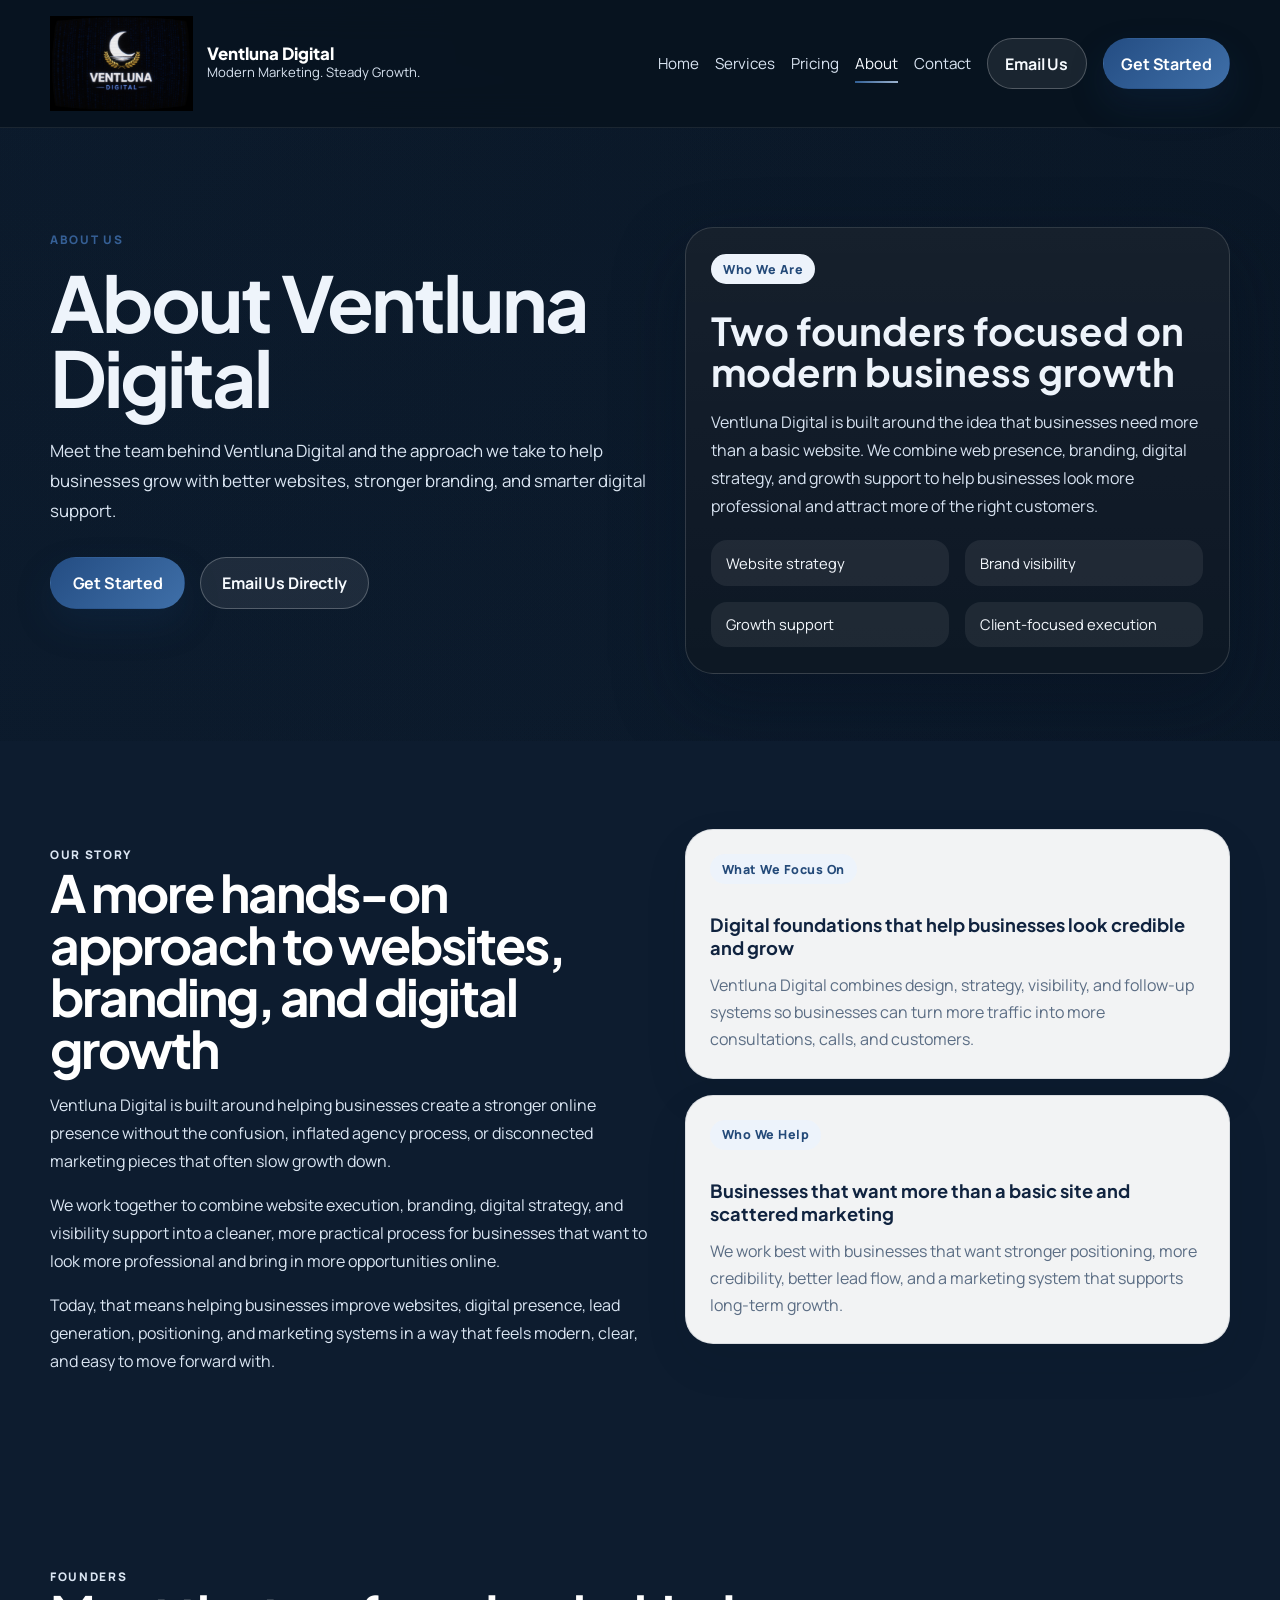
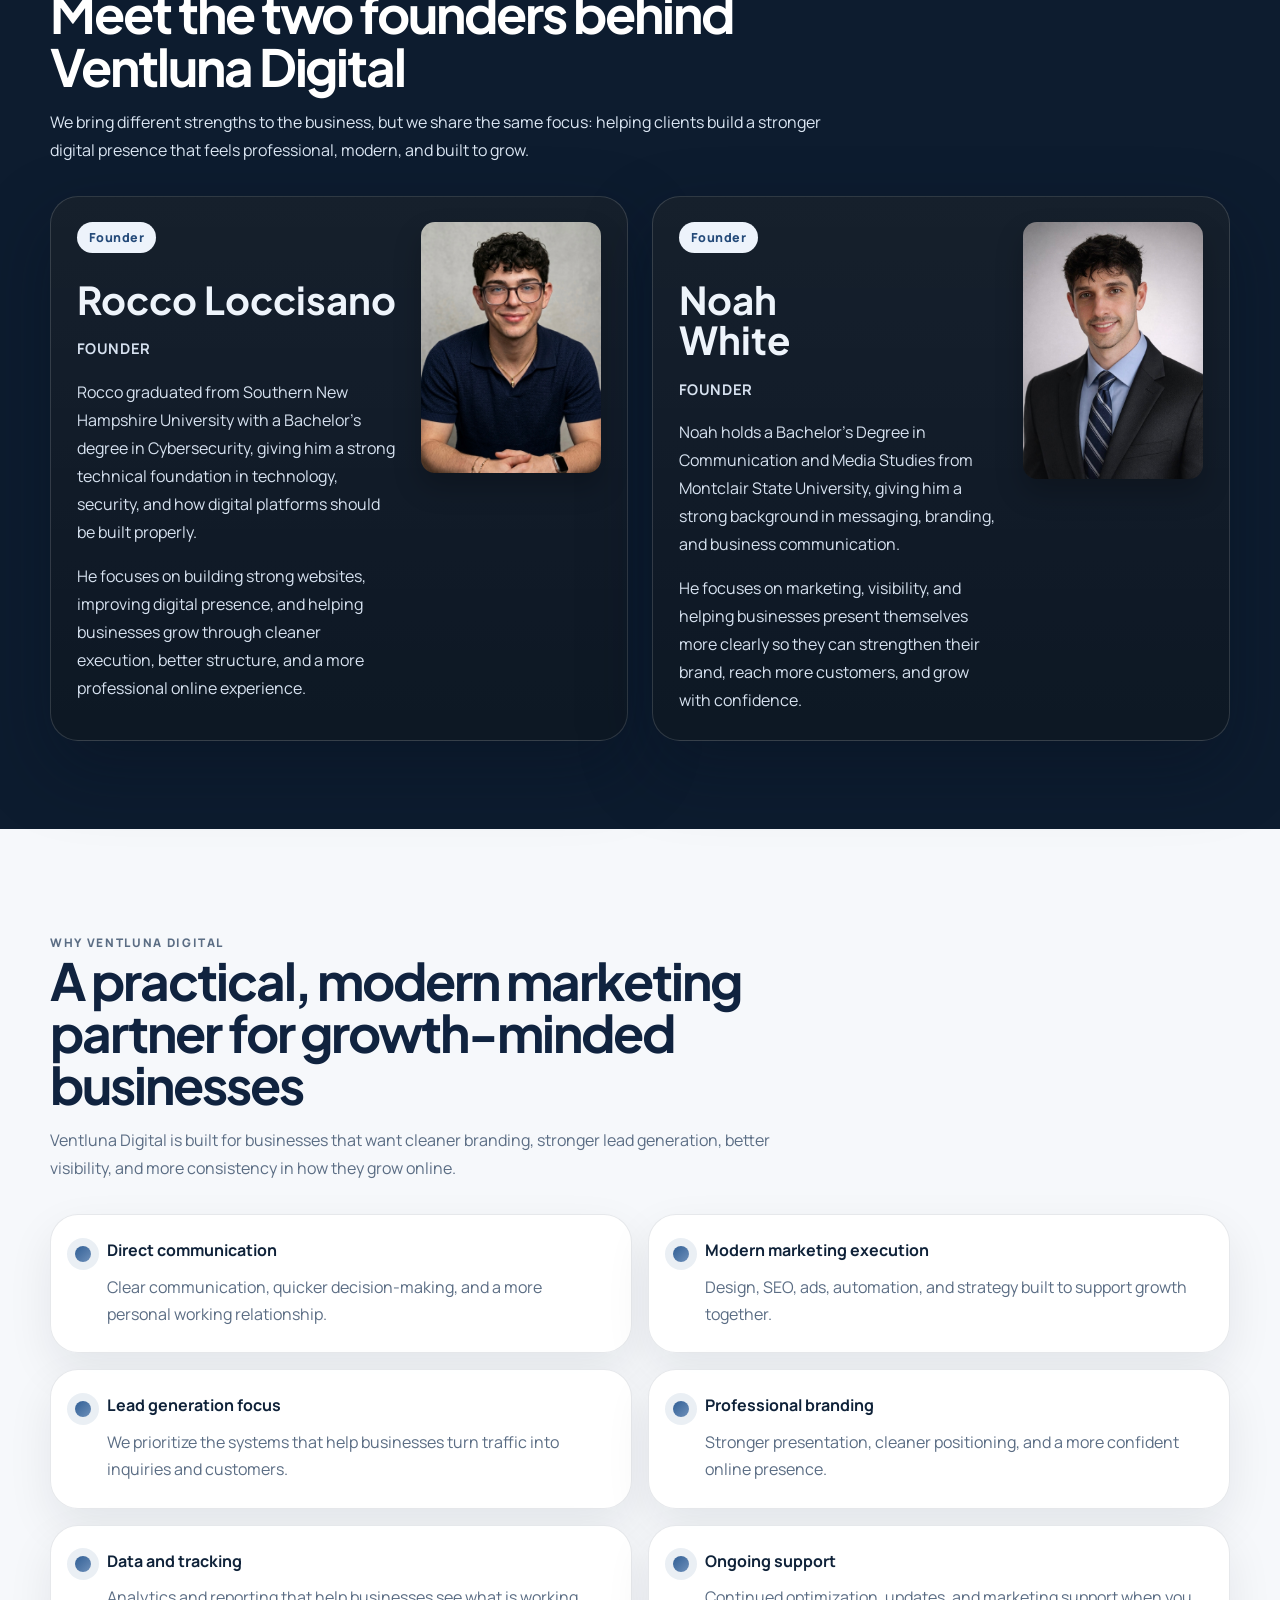
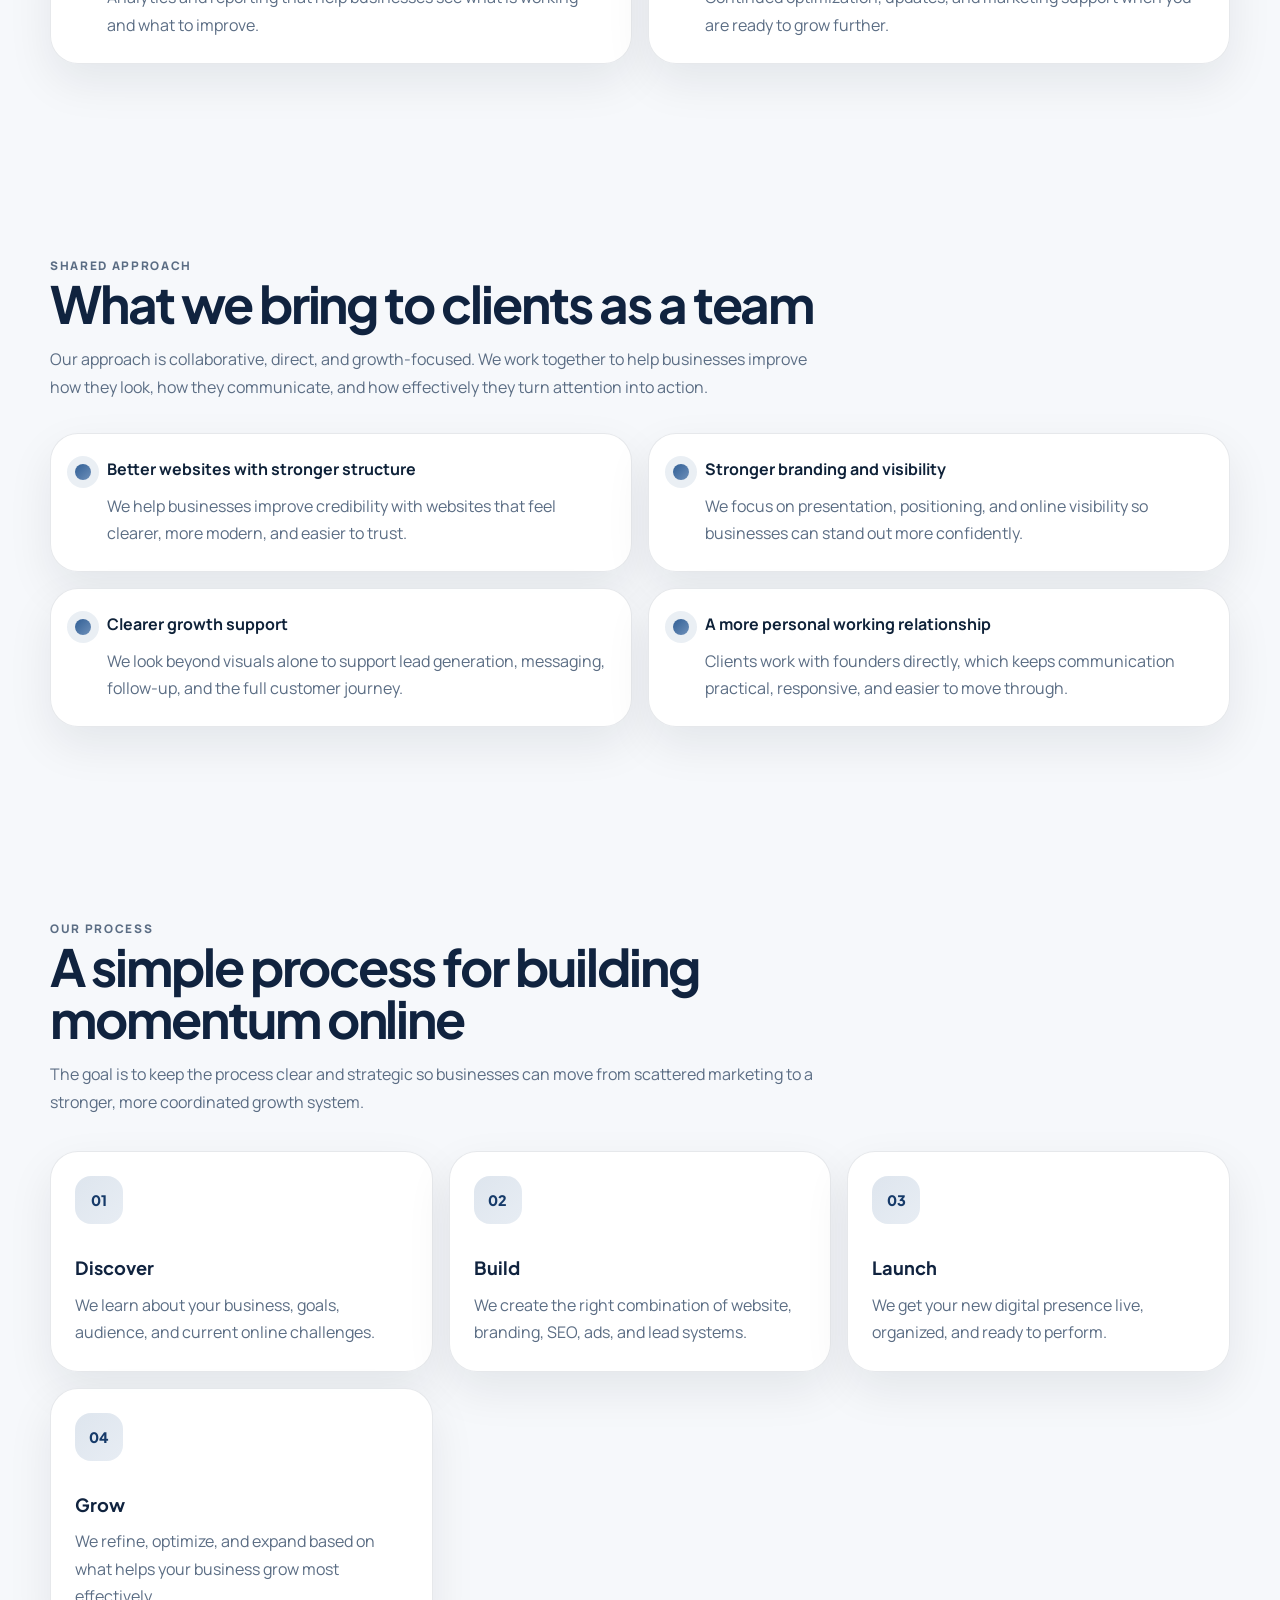
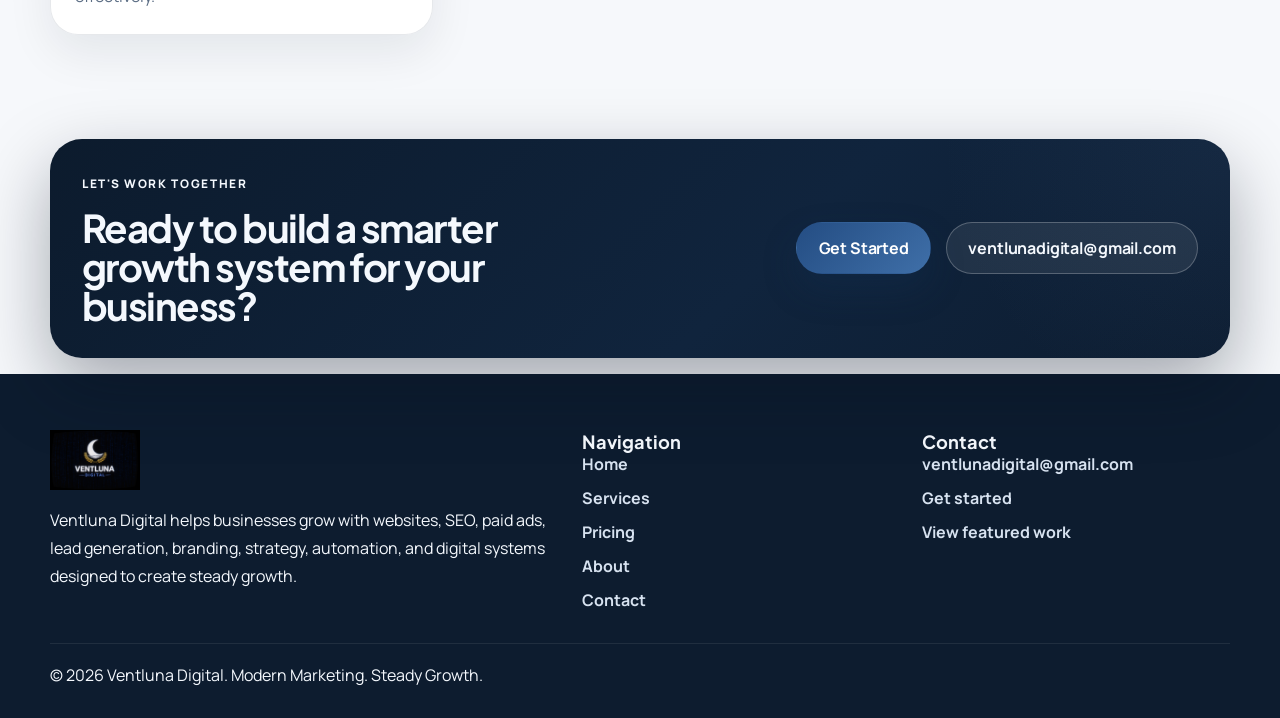
==== about.html @ 26334be4 "Removed blue top border from cards across site" ====
<!DOCTYPE html>
<html lang="en">
  <head>
    <meta charset="UTF-8" />
    <meta name="viewport" content="width=device-width, initial-scale=1.0" />
    <meta
      name="description"
      content="Learn more about Ventluna Digital, a two-founder digital marketing business focused on websites, branding, visibility, and business growth."
    />
    <link rel="icon" href="/favicon.ico" />
    <link rel="icon" type="image/png" sizes="32x32" href="/favicon-32x32.png" />
    <link rel="icon" type="image/png" sizes="16x16" href="/favicon-16x16.png" />
    <link rel="apple-touch-icon" href="/apple-touch-icon.png" />
    <title>About Ventluna Digital | About Us</title>
    <link rel="preconnect" href="https://fonts.googleapis.com" />
    <link rel="preconnect" href="https://fonts.gstatic.com" crossorigin />
    <link
      href="https://fonts.googleapis.com/css2?family=Manrope:wght@400;500;600;700;800&family=Plus+Jakarta+Sans:wght@500;600;700;800&display=swap"
      rel="stylesheet"
    />
    <link rel="stylesheet" href="styles.css" />
  </head>
  <body>
    <a class="skip-link" href="#main-content">Skip to content</a>

    <div class="site-shell">
      <header class="site-header" id="top">
        <nav class="navbar container" aria-label="Primary navigation">
          <a href="index.html" class="brand" aria-label="Ventluna Digital home">
            <img src="images/ventlunalogo.png" alt="Ventluna Digital Logo" class="logo-img" />
            <span class="brand-copy">
              <strong>Ventluna Digital</strong>
              <span>Modern Marketing. Steady Growth.</span>
            </span>
          </a>

          <button
            class="menu-toggle"
            type="button"
            aria-expanded="false"
            aria-controls="site-menu"
            aria-label="Toggle navigation"
          >
            <span></span>
            <span></span>
          </button>

          <div class="nav-panel" id="site-menu">
            <div class="nav-links">
              <a href="index.html#top">Home</a>
              <a href="index.html#services">Services</a>
              <a href="index.html#pricing">Pricing</a>
              <a href="about.html" class="is-active">About</a>
              <a href="index.html#contact">Contact</a>
            </div>
            <div class="nav-actions">
              <a class="button button-secondary button-small" href="mailto:ventlunadigital@gmail.com">Email Us</a>
              <a class="button button-primary button-small" href="index.html#contact">Get Started</a>
            </div>
          </div>
        </nav>
      </header>

      <main id="main-content">
        <section class="hero-section section-shell about-hero" aria-labelledby="about-hero-title">
          <div class="container about-hero-layout">
            <div class="hero-copy reveal visible">
              <p class="eyebrow">About Us</p>
              <h1 id="about-hero-title">About Ventluna Digital</h1>
              <p class="hero-text">
                Meet the team behind Ventluna Digital and the approach we take to help businesses grow with better websites, stronger branding, and smarter digital support.
              </p>
              <div class="hero-actions">
                <a class="button button-primary" href="index.html#contact">Get Started</a>
                <a class="button button-secondary" href="mailto:ventlunadigital@gmail.com">Email Us Directly</a>
              </div>
            </div>

            <aside class="about-summary-card reveal visible">
              <span class="contact-card-label">Who We Are</span>
              <h2>Two founders focused on modern business growth</h2>
              <p>
                Ventluna Digital is built around the idea that businesses need more than a basic website.
                We combine web presence, branding, digital strategy, and growth support to help businesses
                look more professional and attract more of the right customers.
              </p>
              <div class="about-summary-points">
                <span>Website strategy</span>
                <span>Brand visibility</span>
                <span>Growth support</span>
                <span>Client-focused execution</span>
              </div>
            </aside>
          </div>
        </section>

        <section class="section section-shell about-intro-section" aria-labelledby="about-us-title">
          <div class="container about-grid">
            <div class="section-heading reveal visible">
              <p class="eyebrow">Our Story</p>
              <h2 id="about-us-title">A more hands-on approach to websites, branding, and digital growth</h2>
              <p>
                Ventluna Digital is built around helping businesses create a stronger online presence without the
                confusion, inflated agency process, or disconnected marketing pieces that often slow growth down.
              </p>
              <p>
                We work together to combine website execution, branding, digital strategy, and visibility support
                into a cleaner, more practical process for businesses that want to look more professional and bring
                in more opportunities online.
              </p>
              <p>
                Today, that means helping businesses improve websites, digital presence, lead generation,
                positioning, and marketing systems in a way that feels modern, clear, and easy to move forward with.
              </p>
            </div>

            <div class="about-panel-group">
              <article class="contact-card reveal visible">
                <span class="contact-card-label">What We Focus On</span>
                <h3>Digital foundations that help businesses look credible and grow</h3>
                <p>
                  Ventluna Digital combines design, strategy, visibility, and follow-up systems so businesses
                  can turn more traffic into more consultations, calls, and customers.
                </p>
              </article>
              <article class="contact-card reveal visible">
                <span class="contact-card-label">Who We Help</span>
                <h3>Businesses that want more than a basic site and scattered marketing</h3>
                <p>
                  We work best with businesses that want stronger positioning, more credibility, better lead flow,
                  and a marketing system that supports long-term growth.
                </p>
              </article>
            </div>
          </div>
        </section>

        <section class="section section-shell" aria-labelledby="founders-title">
          <div class="container">
            <div class="section-heading reveal visible">
              <p class="eyebrow">Founders</p>
              <h2 id="founders-title">Meet the two founders behind Ventluna Digital</h2>
              <p>
                We bring different strengths to the business, but we share the same focus: helping clients build a
                stronger digital presence that feels professional, modern, and built to grow.
              </p>
            </div>

            <div class="founders-grid">
              <article class="about-summary-card founder-card reveal visible">
                <div class="founder-section">
                  <div class="founder-text">
                    <span class="contact-card-label">Founder</span>
                    <h2>Rocco Loccisano</h2>
                    <p class="founder-role">Founder</p>
                    <p>
                      Rocco graduated from Southern New Hampshire University with a Bachelor&apos;s degree in
                      Cybersecurity, giving him a strong technical foundation in technology, security, and how digital
                      platforms should be built properly.
                    </p>
                    <p>
                      He focuses on building strong websites, improving digital presence, and helping businesses grow
                      through cleaner execution, better structure, and a more professional online experience.
                    </p>
                  </div>
                  <div class="founder-image">
                    <img
                      src="images/roc.jpeg"
                      alt="Rocco Loccisano - Founder of Ventluna Digital"
                      class="founder-photo"
                    />
                  </div>
                </div>
              </article>

              <article class="about-summary-card founder-card reveal visible">
                <div class="founder-section">
                  <div class="founder-text">
                    <span class="contact-card-label">Founder</span>
                    <h2>Noah<br />White</h2>
                    <p class="founder-role">Founder</p>
                    <p>
                      Noah holds a Bachelor&apos;s Degree in Communication and Media Studies from Montclair State
                      University, giving him a strong background in messaging, branding, and business communication.
                    </p>
                    <p>
                      He focuses on marketing, visibility, and helping businesses present themselves more clearly so
                      they can strengthen their brand, reach more customers, and grow with confidence.
                    </p>
                  </div>
                  <div class="founder-image">
                    <img
                      src="images/noah.jpeg"
                      alt="Noah White - Founder of Ventluna Digital"
                      class="founder-photo"
                    />
                  </div>
                </div>
              </article>
            </div>
          </div>
        </section>

        <section class="section section-shell section-alt" aria-labelledby="why-work-title">
          <div class="container">
            <div class="section-heading reveal visible">
              <p class="eyebrow">Why Ventluna Digital</p>
              <h2 id="why-work-title">A practical, modern marketing partner for growth-minded businesses</h2>
              <p>
                Ventluna Digital is built for businesses that want cleaner branding, stronger lead generation,
                better visibility, and more consistency in how they grow online.
              </p>
            </div>
            <div class="about-points-grid">
              <article class="benefit-item reveal visible"><div class="benefit-bullet" aria-hidden="true"></div><div><strong>Direct communication</strong><p>Clear communication, quicker decision-making, and a more personal working relationship.</p></div></article>
              <article class="benefit-item reveal visible"><div class="benefit-bullet" aria-hidden="true"></div><div><strong>Modern marketing execution</strong><p>Design, SEO, ads, automation, and strategy built to support growth together.</p></div></article>
              <article class="benefit-item reveal visible"><div class="benefit-bullet" aria-hidden="true"></div><div><strong>Lead generation focus</strong><p>We prioritize the systems that help businesses turn traffic into inquiries and customers.</p></div></article>
              <article class="benefit-item reveal visible"><div class="benefit-bullet" aria-hidden="true"></div><div><strong>Professional branding</strong><p>Stronger presentation, cleaner positioning, and a more confident online presence.</p></div></article>
              <article class="benefit-item reveal visible"><div class="benefit-bullet" aria-hidden="true"></div><div><strong>Data and tracking</strong><p>Analytics and reporting that help businesses see what is working and what to improve.</p></div></article>
              <article class="benefit-item reveal visible"><div class="benefit-bullet" aria-hidden="true"></div><div><strong>Ongoing support</strong><p>Continued optimization, updates, and marketing support when you are ready to grow further.</p></div></article>
            </div>
          </div>
        </section>

        <section class="section section-shell" aria-labelledby="shared-approach-title">
          <div class="container">
            <div class="section-heading reveal visible">
              <p class="eyebrow">Shared Approach</p>
              <h2 id="shared-approach-title">What we bring to clients as a team</h2>
              <p>
                Our approach is collaborative, direct, and growth-focused. We work together to help businesses improve
                how they look, how they communicate, and how effectively they turn attention into action.
              </p>
            </div>
            <div class="about-points-grid">
              <article class="benefit-item reveal visible"><div class="benefit-bullet" aria-hidden="true"></div><div><strong>Better websites with stronger structure</strong><p>We help businesses improve credibility with websites that feel clearer, more modern, and easier to trust.</p></div></article>
              <article class="benefit-item reveal visible"><div class="benefit-bullet" aria-hidden="true"></div><div><strong>Stronger branding and visibility</strong><p>We focus on presentation, positioning, and online visibility so businesses can stand out more confidently.</p></div></article>
              <article class="benefit-item reveal visible"><div class="benefit-bullet" aria-hidden="true"></div><div><strong>Clearer growth support</strong><p>We look beyond visuals alone to support lead generation, messaging, follow-up, and the full customer journey.</p></div></article>
              <article class="benefit-item reveal visible"><div class="benefit-bullet" aria-hidden="true"></div><div><strong>A more personal working relationship</strong><p>Clients work with founders directly, which keeps communication practical, responsive, and easier to move through.</p></div></article>
            </div>
          </div>
        </section>

        <section class="section section-shell section-alt" aria-labelledby="about-process-title">
          <div class="container">
            <div class="section-heading reveal visible">
              <p class="eyebrow">Our Process</p>
              <h2 id="about-process-title">A simple process for building momentum online</h2>
              <p>
                The goal is to keep the process clear and strategic so businesses can move from scattered marketing
                to a stronger, more coordinated growth system.
              </p>
            </div>
            <div class="process-grid about-process-grid">
              <article class="process-card reveal visible"><div class="process-step">01</div><h3>Discover</h3><p>We learn about your business, goals, audience, and current online challenges.</p></article>
              <article class="process-card reveal visible"><div class="process-step">02</div><h3>Build</h3><p>We create the right combination of website, branding, SEO, ads, and lead systems.</p></article>
              <article class="process-card reveal visible"><div class="process-step">03</div><h3>Launch</h3><p>We get your new digital presence live, organized, and ready to perform.</p></article>
              <article class="process-card reveal visible"><div class="process-step">04</div><h3>Grow</h3><p>We refine, optimize, and expand based on what helps your business grow most effectively.</p></article>
            </div>
          </div>
        </section>

        <section class="cta-banner-section section-shell" aria-labelledby="about-cta-title">
          <div class="container">
            <div class="cta-banner reveal visible">
              <div>
                <p class="eyebrow">Let&apos;s Work Together</p>
                <h2 id="about-cta-title">Ready to build a smarter growth system for your business?</h2>
              </div>
              <div class="cta-banner-actions">
                <a class="button button-primary" href="index.html#contact">Get Started</a>
                <a class="button button-secondary light" href="mailto:ventlunadigital@gmail.com">ventlunadigital@gmail.com</a>
              </div>
            </div>
          </div>
        </section>
      </main>

      <footer class="site-footer">
        <div class="container footer-grid">
          <div>
            <a href="index.html" class="footer-brand">
              <img src="images/ventlunalogo.png" alt="Ventluna Digital Logo" class="footer-logo" />
            </a>
            <p class="footer-text">
              Ventluna Digital helps businesses grow with websites, SEO, paid ads, lead generation,
              branding, strategy, automation, and digital systems designed to create steady growth.
            </p>
          </div>

          <div>
            <h3>Navigation</h3>
            <div class="footer-links">
              <a href="index.html#top">Home</a>
              <a href="index.html#services">Services</a>
              <a href="index.html#pricing">Pricing</a>
              <a href="about.html">About</a>
              <a href="index.html#contact">Contact</a>
            </div>
          </div>

          <div>
            <h3>Contact</h3>
            <div class="footer-links">
              <a href="mailto:ventlunadigital@gmail.com">ventlunadigital@gmail.com</a>
              <a href="index.html#contact">Get started</a>
              <a href="index.html#portfolio">View featured work</a>
            </div>
          </div>
        </div>
        <div class="container footer-bottom">
          <p>&copy; 2026 Ventluna Digital. Modern Marketing. Steady Growth.</p>
        </div>
      </footer>
    </div>

    <script>
      const menuToggle = document.querySelector(".menu-toggle");
      const navPanel = document.querySelector(".nav-panel");

      if (menuToggle && navPanel) {
        menuToggle.addEventListener("click", () => {
          const isOpen = navPanel.classList.toggle("is-open");
          menuToggle.classList.toggle("is-open", isOpen);
          menuToggle.setAttribute("aria-expanded", String(isOpen));
        });
      }
    </script>
  </body>
</html>
---- styles.css ----
:root {
  --bg: #09111f;
  --bg-soft: #0f1b31;
  --surface: rgba(14, 25, 45, 0.82);
  --surface-strong: #132445;
  --surface-light: #f4f7fb;
  --card-light: rgba(255, 255, 255, 0.08);
  --text: #eef4ff;
  --text-soft: #a9b7d0;
  --text-dark: #102039;
  --text-muted: #60708c;
  --line: rgba(255, 255, 255, 0.12);
  --line-dark: rgba(16, 32, 57, 0.12);
  --accent: #76e4c3;
  --accent-strong: #37cba1;
  --accent-warm: #ffd16c;
  --success: #117153;
  --danger: #b93847;
  --shadow: 0 24px 70px rgba(3, 9, 21, 0.28);
  --shadow-soft: 0 18px 50px rgba(18, 33, 58, 0.08);
  --radius-lg: 28px;
  --radius-md: 20px;
  --radius-sm: 14px;
  --container: 1180px;
  --transition: 220ms ease;
  --header-height: 88px;
}

* {
  box-sizing: border-box;
}

html {
  scroll-behavior: smooth;
}

body {
  margin: 0;
  font-family: "Manrope", sans-serif;
  background:
    radial-gradient(circle at top left, rgba(118, 228, 195, 0.18), transparent 30%),
    radial-gradient(circle at top right, rgba(255, 209, 108, 0.16), transparent 28%),
    linear-gradient(180deg, #0a1221 0%, #0d1830 36%, #eff4fb 36%, #eff4fb 100%);
  color: var(--text);
  overflow-x: hidden;
}

a {
  color: inherit;
  text-decoration: none;
}

button,
input,
select,
textarea {
  font: inherit;
}

img {
  display: block;
  max-width: 100%;
}

button {
  cursor: pointer;
}

:focus-visible {
  outline: 3px solid rgba(118, 228, 195, 0.7);
  outline-offset: 3px;
}

.skip-link {
  position: absolute;
  left: 1rem;
  top: -3rem;
  z-index: 100;
  padding: 0.8rem 1rem;
  border-radius: 999px;
  background: #ffffff;
  color: var(--text-dark);
  transition: top var(--transition);
}

.skip-link:focus {
  top: 1rem;
}

.container {
  width: min(var(--container), calc(100% - 2rem));
  margin: 0 auto;
}

.section-shell {
  scroll-margin-top: calc(var(--header-height) + 20px);
}

.site-header {
  position: sticky;
  top: 0;
  z-index: 30;
  padding: 1rem 0;
  backdrop-filter: blur(18px);
  background: rgba(9, 17, 31, 0.72);
  border-bottom: 1px solid rgba(255, 255, 255, 0.06);
}

.navbar {
  position: relative;
  display: flex;
  align-items: center;
  justify-content: space-between;
  gap: 1.5rem;
}

.brand {
  display: inline-flex;
  align-items: center;
  gap: 0.9rem;
}

.brand-mark {
  display: grid;
  place-items: center;
  width: 3rem;
  height: 3rem;
  border-radius: 16px;
  background: linear-gradient(135deg, var(--accent), #97f0d7);
  color: #082033;
  font-family: "Plus Jakarta Sans", sans-serif;
  font-weight: 800;
  letter-spacing: 0.04em;
  box-shadow: 0 16px 35px rgba(55, 203, 161, 0.28);
}

.brand-copy {
  display: grid;
  gap: 0.12rem;
}

.brand-copy strong {
  font-family: "Plus Jakarta Sans", sans-serif;
  font-size: 0.98rem;
}

.brand-copy span {
  font-size: 0.82rem;
  color: var(--text-soft);
}

.nav-panel,
.nav-links,
.nav-actions {
  display: flex;
  align-items: center;
  gap: 1rem;
}

.nav-links a {
  position: relative;
  color: var(--text-soft);
  font-size: 0.95rem;
  transition: color var(--transition);
}

.nav-links a::after {
  content: "";
  position: absolute;
  left: 0;
  bottom: -0.55rem;
  width: 100%;
  height: 2px;
  background: linear-gradient(90deg, var(--accent), var(--accent-warm));
  transform: scaleX(0);
  transform-origin: left;
  transition: transform var(--transition);
}

.nav-links a:hover,
.nav-links a.is-active {
  color: var(--text);
}

.nav-links a:hover::after,
.nav-links a.is-active::after {
  transform: scaleX(1);
}

.menu-toggle {
  display: none;
  width: 3rem;
  height: 3rem;
  border: 1px solid var(--line);
  border-radius: 14px;
  background: rgba(255, 255, 255, 0.04);
  padding: 0;
}

.menu-toggle span {
  display: block;
  width: 1.2rem;
  height: 2px;
  margin: 0.32rem auto;
  background: var(--text);
  transition: transform var(--transition), opacity var(--transition);
}

.menu-toggle.is-open span:first-child {
  transform: translateY(6px) rotate(45deg);
}

.menu-toggle.is-open span:last-child {
  transform: translateY(-6px) rotate(-45deg);
}

.button {
  display: inline-flex;
  align-items: center;
  justify-content: center;
  min-height: 3.25rem;
  padding: 0.85rem 1.35rem;
  border-radius: 999px;
  border: 1px solid transparent;
  font-weight: 700;
  letter-spacing: -0.01em;
  transition:
    transform var(--transition),
    box-shadow var(--transition),
    background var(--transition),
    border-color var(--transition),
    color var(--transition);
}

.button:hover {
  transform: translateY(-2px);
}

.button:active {
  transform: translateY(0);
}

.button-primary {
  background: linear-gradient(135deg, var(--accent), #9af1d9);
  color: #082033;
  box-shadow: 0 16px 36px rgba(55, 203, 161, 0.24);
}

.button-primary:hover {
  box-shadow: 0 22px 46px rgba(55, 203, 161, 0.32);
}

.button-secondary,
.button-ghost {
  border-color: rgba(255, 255, 255, 0.16);
  background: rgba(255, 255, 255, 0.05);
  color: var(--text);
}

.button-ghost {
  color: var(--text-dark);
  border-color: var(--line-dark);
  background: rgba(255, 255, 255, 0.88);
}

.button-small {
  min-height: 2.9rem;
  padding-inline: 1.1rem;
}

.hero-section {
  position: relative;
  overflow: hidden;
  padding: 5.4rem 0 4rem;
}

.hero-grid {
  display: grid;
  grid-template-columns: 1.05fr 0.95fr;
  gap: 3rem;
  align-items: center;
}

.eyebrow {
  display: inline-flex;
  align-items: center;
  gap: 0.45rem;
  margin: 0 0 1rem;
  color: var(--accent);
  text-transform: uppercase;
  letter-spacing: 0.14em;
  font-size: 0.74rem;
  font-weight: 800;
}

.hero-copy h1,
.section-heading h2,
.cta-banner h2,
.contact-copy h2,
.form-heading h3,
.modal-content h3 {
  margin: 0;
  font-family: "Plus Jakarta Sans", sans-serif;
  letter-spacing: -0.04em;
  line-height: 1.02;
}

.hero-copy h1 {
  font-size: clamp(2.8rem, 6vw, 5.2rem);
  max-width: 11ch;
}

.hero-text,
.section-heading p,
.contact-copy p,
.footer-text,
.pricing-note,
.form-heading p,
.contact-card p,
.modal-copy p {
  line-height: 1.75;
}

.hero-text {
  max-width: 62ch;
  margin: 1.35rem 0 0;
  color: var(--text-soft);
  font-size: 1.06rem;
}

.hero-actions,
.cta-banner-actions,
.contact-card-actions {
  display: flex;
  flex-wrap: wrap;
  gap: 0.9rem;
}

.hero-actions {
  margin-top: 2rem;
}

.hero-metrics {
  display: grid;
  grid-template-columns: repeat(3, minmax(0, 1fr));
  gap: 1rem;
  margin-top: 2rem;
}

.hero-metrics article,
.contact-points article,
.contact-card,
.portfolio-detail-stat {
  padding: 1.15rem;
  border: 1px solid var(--line);
  border-radius: var(--radius-md);
  background: rgba(255, 255, 255, 0.04);
}

.hero-metrics strong,
.contact-points strong {
  display: block;
  font-size: 1rem;
}

.hero-metrics span,
.contact-points span {
  display: block;
  margin-top: 0.45rem;
  color: var(--text-soft);
  font-size: 0.92rem;
  line-height: 1.6;
}

.hero-visual {
  position: relative;
  min-height: 580px;
}

.hero-card {
  border: 1px solid rgba(255, 255, 255, 0.12);
  border-radius: 30px;
  background:
    linear-gradient(180deg, rgba(255, 255, 255, 0.08), rgba(255, 255, 255, 0.03)),
    rgba(10, 18, 33, 0.86);
  box-shadow: var(--shadow);
}

.hero-card-main {
  position: relative;
  padding: 1rem;
  max-width: 540px;
  margin-left: auto;
}

.browser-bar {
  display: flex;
  gap: 0.4rem;
  padding: 0.2rem 0 0.9rem;
}

.browser-bar span,
.portfolio-browser span {
  width: 0.7rem;
  height: 0.7rem;
  border-radius: 999px;
  background: rgba(255, 255, 255, 0.24);
}

.hero-card-content {
  padding: 1.25rem;
  border-radius: 22px;
  background:
    radial-gradient(circle at top right, rgba(118, 228, 195, 0.15), transparent 30%),
    linear-gradient(180deg, rgba(14, 25, 45, 0.9), rgba(9, 17, 31, 0.95));
  min-height: 420px;
}

.mockup-badge,
.pricing-badge,
.contact-card-label,
.portfolio-meta,
.portfolio-preview span,
.logo-pill,
.modal-tag {
  display: inline-flex;
  align-items: center;
  justify-content: center;
  padding: 0.42rem 0.75rem;
  border-radius: 999px;
  font-size: 0.78rem;
  font-weight: 800;
  letter-spacing: 0.04em;
}

.mockup-badge {
  background: rgba(255, 255, 255, 0.08);
  color: var(--accent);
}

.hero-card-content h2 {
  margin: 1rem 0 0;
  font-size: clamp(1.9rem, 3vw, 2.8rem);
}

.hero-card-content p,
.mockup-panels p {
  margin: 1rem 0 0;
  color: var(--text-soft);
}

.mockup-panels {
  display: grid;
  gap: 1rem;
  margin-top: 2rem;
}

.mockup-panels div {
  padding: 1rem 1.15rem;
  border-radius: 18px;
  background: rgba(255, 255, 255, 0.05);
  border: 1px solid rgba(255, 255, 255, 0.08);
}

.mockup-panels span {
  display: block;
  color: var(--accent-warm);
  font-size: 0.8rem;
  text-transform: uppercase;
  letter-spacing: 0.1em;
}

.mockup-panels strong {
  display: block;
  margin-top: 0.5rem;
  font-size: 1.02rem;
}

.floating-card {
  position: absolute;
  display: grid;
  gap: 0.4rem;
  max-width: 255px;
  padding: 1rem 1.1rem;
  border-radius: 18px;
  background: rgba(255, 255, 255, 0.92);
  color: var(--text-dark);
  box-shadow: 0 18px 50px rgba(6, 18, 36, 0.2);
}

.floating-card span {
  color: var(--text-muted);
  line-height: 1.55;
  font-size: 0.9rem;
}

.floating-card strong {
  font-size: 1rem;
}

.floating-card-top {
  top: 1.5rem;
  left: 0;
}

.floating-card-bottom {
  right: 0.5rem;
  bottom: 1.4rem;
}

.logo-strip {
  padding: 0.75rem 0 1.6rem;
}

.logo-strip-inner {
  display: flex;
  flex-wrap: wrap;
  align-items: center;
  justify-content: space-between;
  gap: 1rem 2rem;
}

.logo-strip-inner p {
  margin: 0;
  color: var(--text-soft);
}

.logo-strip-list {
  display: flex;
  flex-wrap: wrap;
  gap: 0.75rem;
}

.logo-pill {
  background: rgba(255, 255, 255, 0.05);
  border: 1px solid rgba(255, 255, 255, 0.08);
  color: var(--text-soft);
}

.section,
.cta-banner-section {
  color: var(--text-dark);
  padding: 5.5rem 0;
}

.section-alt {
  background:
    radial-gradient(circle at top right, rgba(118, 228, 195, 0.12), transparent 28%),
    linear-gradient(180deg, #f7faff 0%, #edf3fb 100%);
}

.section-heading {
  max-width: 780px;
}

.section-heading h2,
.contact-copy h2,
.cta-banner h2 {
  color: var(--text-dark);
  font-size: clamp(2.2rem, 4vw, 3.4rem);
}

.section-heading p,
.contact-copy p,
.pricing-note,
.footer-text,
.form-heading p,
.contact-card p {
  margin: 1rem 0 0;
  color: var(--text-muted);
}

.card-grid,
.industry-grid,
.portfolio-grid,
.pricing-grid,
.process-grid,
.testimonial-grid,
.contact-options {
  display: grid;
  gap: 1.25rem;
  margin-top: 2.2rem;
}

.service-grid {
  grid-template-columns: repeat(4, minmax(0, 1fr));
}

.service-card,
.industry-card,
.benefit-item,
.portfolio-card,
.pricing-card,
.process-card,
.testimonial-card,
.quote-form,
.faq-item,
.contact-card,
.quote-form-wrap {
  border: 1px solid var(--line-dark);
  border-radius: var(--radius-lg);
  background: rgba(255, 255, 255, 0.84);
  box-shadow: var(--shadow-soft);
}

.service-card,
.industry-card,
.benefit-item,
.process-card,
.testimonial-card,
.faq-item,
.contact-card {
  padding: 1.5rem;
}

.service-card,
.industry-card,
.benefit-item,
.portfolio-card,
.pricing-card,
.process-card,
.testimonial-card,
.faq-item,
.contact-card,
.back-to-top {
  transition: transform var(--transition), box-shadow var(--transition), opacity var(--transition);
}

.service-card:hover,
.industry-card:hover,
.benefit-item:hover,
.portfolio-card:hover,
.pricing-card:hover,
.process-card:hover,
.testimonial-card:hover,
.contact-card:hover {
  transform: translateY(-4px);
  box-shadow: 0 24px 55px rgba(18, 33, 58, 0.14);
}

.service-card::before,
.industry-card::before,
.portfolio-card::before,
.pricing-card.featured::before,
.contact-card-highlight::before {
  content: "";
  position: absolute;
  inset: 0 auto auto 0;
  width: 100%;
  height: 4px;
  background: linear-gradient(90deg, var(--accent), var(--accent-warm));
}

.service-card,
.portfolio-card,
.pricing-card,
.contact-card-highlight {
  position: relative;
  overflow: hidden;
}

.card-icon,
.industry-icon,
.process-step {
  display: inline-flex;
  align-items: center;
  justify-content: center;
  min-width: 3rem;
  width: 3rem;
  height: 3rem;
  border-radius: 16px;
  background: linear-gradient(135deg, rgba(118, 228, 195, 0.22), rgba(255, 209, 108, 0.26));
  color: var(--text-dark);
  font-family: "Plus Jakarta Sans", sans-serif;
  font-size: 0.9rem;
  font-weight: 800;
}

.service-card h3,
.industry-card h3,
.portfolio-card h3,
.pricing-card h3,
.process-card h3,
.testimonial-card h3,
.contact-card h3,
.faq-trigger span,
.site-footer h3,
.form-heading h3 {
  margin: 1rem 0 0;
  font-family: "Plus Jakarta Sans", sans-serif;
  font-size: 1.14rem;
  color: var(--text-dark);
}

.service-card p,
.industry-card p,
.benefit-item p,
.portfolio-card p,
.pricing-card p,
.process-card p,
.testimonial-card p,
.contact-card p {
  margin: 0.8rem 0 0;
  color: var(--text-muted);
  line-height: 1.7;
}

.service-highlights {
  display: flex;
  flex-wrap: wrap;
  gap: 0.55rem;
  margin-top: 1rem;
}

.service-highlights span {
  padding: 0.35rem 0.65rem;
  border-radius: 999px;
  background: #eef5ff;
  color: #244165;
  font-size: 0.78rem;
  font-weight: 700;
}

.industry-grid {
  grid-template-columns: repeat(5, minmax(0, 1fr));
}

.industry-card {
  text-align: center;
  padding-top: 1.75rem;
}

.industry-icon {
  margin: 0 auto;
}

.why-us-layout,
.faq-layout,
.contact-layout,
.footer-grid {
  display: grid;
  gap: 2rem;
}

.why-us-layout {
  grid-template-columns: 0.95fr 1.05fr;
}

.benefit-list {
  display: grid;
  gap: 1rem;
}

.benefit-item {
  display: grid;
  grid-template-columns: auto 1fr;
  gap: 1rem;
}

.benefit-item strong {
  display: block;
  color: var(--text-dark);
}

.benefit-bullet {
  width: 1rem;
  height: 1rem;
  margin-top: 0.4rem;
  border-radius: 999px;
  background: linear-gradient(135deg, var(--accent), var(--accent-warm));
  box-shadow: 0 0 0 8px rgba(118, 228, 195, 0.12);
}

.portfolio-grid,
.pricing-grid,
.testimonial-grid {
  grid-template-columns: repeat(3, minmax(0, 1fr));
}

.portfolio-visual {
  min-height: 220px;
  padding: 1.35rem;
  background:
    radial-gradient(circle at top right, rgba(118, 228, 195, 0.22), transparent 34%),
    linear-gradient(180deg, #10203c, #0b162a);
  color: var(--text);
}

.portfolio-browser {
  display: flex;
  gap: 0.35rem;
  padding: 0.7rem 0;
}

.portfolio-preview {
  min-height: 150px;
  border-radius: 22px;
  padding: 1rem;
  background: rgba(255, 255, 255, 0.06);
  border: 1px solid rgba(255, 255, 255, 0.08);
}

.portfolio-preview span {
  background: rgba(255, 255, 255, 0.08);
  color: var(--accent);
}

.portfolio-preview strong {
  display: block;
  margin-top: 0.9rem;
  font-family: "Plus Jakarta Sans", sans-serif;
  font-size: 1.55rem;
  letter-spacing: -0.04em;
}

.portfolio-preview p {
  color: rgba(255, 255, 255, 0.72);
  margin-top: 0.5rem;
}

.portfolio-body {
  padding: 1.35rem 1.35rem 1.5rem;
}

.portfolio-meta,
.contact-card-label,
.modal-tag {
  background: #eef5ff;
  color: #244165;
}

.portfolio-card .button-secondary,
.pricing-card .button-secondary,
.contact-button {
  color: var(--text-dark);
  border-color: var(--line-dark);
  background: #ffffff;
}

.portfolio-card .button-secondary:hover,
.pricing-card .button-secondary:hover,
.contact-button:hover,
.button-ghost:hover {
  background: #f2f7ff;
}

.pricing-card {
  padding: 1.7rem;
}

.pricing-card.featured {
  background: linear-gradient(180deg, rgba(255, 255, 255, 0.98), rgba(235, 249, 244, 0.98));
  transform: translateY(-10px);
}

.pricing-badge {
  background: #e8fff7;
  color: var(--success);
}

.price {
  margin-top: 1rem;
  color: var(--text-dark);
  font-family: "Plus Jakarta Sans", sans-serif;
  font-size: 2.6rem;
  letter-spacing: -0.05em;
}

.price span {
  color: var(--text-muted);
  font-size: 1rem;
  font-family: "Manrope", sans-serif;
}

.pricing-features,
.modal-results,
.modal-details {
  display: grid;
  gap: 0.78rem;
}

.pricing-features {
  margin: 1.3rem 0 1.6rem;
}

.results-list {
  margin: 0.8rem 0 0;
  padding-left: 1.25rem;
}

.results-list li {
  margin-bottom: 0.45rem;
  color: var(--text-muted);
  line-height: 1.6;
}



.process-grid {
  grid-template-columns: repeat(4, minmax(0, 1fr));
}

.process-step {
  margin-bottom: 1rem;
}

.testimonial-quote {
  color: #203657;
  font-size: 1.02rem;
}

.testimonial-meta {
  margin-top: 1.2rem;
}

.testimonial-meta strong,
.testimonial-meta span {
  display: block;
}

.testimonial-meta span {
  color: var(--text-muted);
  margin-top: 0.22rem;
}

.faq-layout,
.contact-layout {
  grid-template-columns: 0.9fr 1.1fr;
  align-items: start;
}

.faq-list {
  display: grid;
  gap: 1rem;
}

.faq-item {
  overflow: hidden;
  padding: 0;
}

.faq-trigger {
  width: 100%;
  display: flex;
  align-items: center;
  justify-content: space-between;
  gap: 1rem;
  padding: 1.35rem 1.5rem;
  border: 0;
  background: transparent;
  color: var(--text-dark);
  text-align: left;
}

.faq-trigger span {
  margin: 0;
}

.faq-icon {
  position: relative;
  width: 1rem;
  height: 1rem;
  flex: 0 0 auto;
}

.faq-icon::before,
.faq-icon::after {
  content: "";
  position: absolute;
  top: 50%;
  left: 0;
  width: 100%;
  height: 2px;
  background: var(--text-dark);
  transition: transform var(--transition), opacity var(--transition);
}

.faq-icon::after {
  transform: rotate(90deg);
}

.faq-item.is-open .faq-icon::after {
  opacity: 0;
}

.faq-panel {
  max-height: 0;
  overflow: hidden;
  transition: max-height 320ms ease;
}

.faq-panel-inner {
  padding: 0 1.5rem 1.35rem;
}

.faq-panel p {
  margin: 0;
  color: var(--text-muted);
  line-height: 1.75;
}

.cta-banner-section {
  padding-top: 1rem;
  padding-bottom: 1rem;
}

.cta-banner {
  display: flex;
  align-items: center;
  justify-content: space-between;
  gap: 1.5rem;
  padding: 2rem;
  border-radius: 32px;
  color: var(--text);
  background:
    radial-gradient(circle at top right, rgba(255, 209, 108, 0.18), transparent 25%),
    linear-gradient(135deg, #0d1730, #13284a 60%, #0f1d38);
  box-shadow: var(--shadow);
}

.cta-banner h2 {
  color: var(--text);
  max-width: 18ch;
  font-size: clamp(2rem, 3vw, 3rem);
}

.contact-copy {
  padding-top: 1rem;
}

.contact-options {
  grid-template-columns: repeat(2, minmax(0, 1fr));
}

.contact-card {
  color: var(--text-dark);
}

.contact-card-highlight {
  background: linear-gradient(180deg, rgba(255, 255, 255, 0.98), rgba(236, 249, 245, 0.98));
}

.contact-card-label {
  margin-bottom: 0.8rem;
}

.contact-points {
  display: grid;
  gap: 1rem;
  margin-top: 1.8rem;
}

.quote-form-wrap {
  padding: 1rem;
}

.quote-form {
  padding: 1.5rem;
}

.form-heading p {
  margin-top: 0.7rem;
}

.form-grid {
  display: grid;
  grid-template-columns: repeat(2, minmax(0, 1fr));
  gap: 1rem;
  margin-top: 1.4rem;
}

.quote-form label {
  display: grid;
  gap: 0.55rem;
  color: var(--text-dark);
  font-weight: 700;
  font-size: 0.94rem;
}

.quote-form input,
.quote-form select,
.quote-form textarea {
  width: 100%;
  border: 1px solid rgba(16, 32, 57, 0.12);
  border-radius: 16px;
  padding: 0.95rem 1rem;
  background: #f9fbff;
  color: var(--text-dark);
  transition: border-color var(--transition), box-shadow var(--transition), background var(--transition);
}

.quote-form input:focus,
.quote-form select:focus,
.quote-form textarea:focus {
  outline: none;
  border-color: rgba(55, 203, 161, 0.72);
  box-shadow: 0 0 0 4px rgba(55, 203, 161, 0.12);
}

.quote-form .is-invalid {
  border-color: rgba(185, 56, 71, 0.5);
  background: #fff8f8;
  box-shadow: 0 0 0 4px rgba(185, 56, 71, 0.08);
}

.field-error {
  min-height: 1.2rem;
  color: var(--danger);
  font-size: 0.82rem;
  font-weight: 600;
}

.full-width {
  grid-column: 1 / -1;
}

.form-footer {
  display: flex;
  align-items: flex-start;
  justify-content: space-between;
  gap: 1rem;
  margin-top: 1.4rem;
}

.form-contact-line,
.form-disclaimer {
  margin: 0;
  color: var(--text-muted);
}

.form-disclaimer {
  margin-top: 0.4rem;
  font-size: 0.9rem;
}

.form-contact-line a,
.footer-links a,
.copy-email-button {
  color: #145b91;
  font-weight: 700;
}

.submit-button {
  position: relative;
  gap: 0.7rem;
}

.submit-button[disabled] {
  opacity: 0.72;
  cursor: wait;
}

.submit-spinner {
  display: none;
  width: 1rem;
  height: 1rem;
  border-radius: 999px;
  border: 2px solid rgba(8, 32, 51, 0.25);
  border-top-color: rgba(8, 32, 51, 0.9);
  animation: spin 0.8s linear infinite;
}

.quote-form.is-submitting .submit-spinner {
  display: inline-block;
}

.form-status {
  display: none;
  margin-top: 1rem;
  padding: 0.95rem 1rem;
  border-radius: 18px;
  font-weight: 600;
}

.form-status.is-visible {
  display: block;
}

.form-status.is-success {
  background: #e9fbf4;
  color: var(--success);
}

.form-status.is-error {
  background: #fff1f3;
  color: var(--danger);
}

.site-footer {
  padding: 1.5rem 0 2rem;
  background: #08101d;
  color: var(--text);
}

.footer-grid {
  grid-template-columns: 1.3fr 0.8fr 0.8fr;
  padding: 2rem 0;
}

.footer-brand {
  margin-bottom: 1rem;
}

.site-footer h3 {
  color: var(--text);
  margin-top: 0;
}

.footer-links {
  display: grid;
  gap: 0.75rem;
}

.footer-links a {
  color: var(--text-soft);
  transition: color var(--transition);
}

.footer-links a:hover {
  color: var(--text);
}

.footer-bottom {
  border-top: 1px solid rgba(255, 255, 255, 0.08);
  padding-top: 1.25rem;
}

.footer-bottom p {
  margin: 0;
  color: var(--text-soft);
}

.back-to-top {
  position: fixed;
  right: 1rem;
  bottom: 1rem;
  z-index: 25;
  min-width: 3.25rem;
  min-height: 3.25rem;
  border: 1px solid rgba(16, 32, 57, 0.1);
  border-radius: 999px;
  background: rgba(255, 255, 255, 0.94);
  color: var(--text-dark);
  box-shadow: var(--shadow-soft);
  opacity: 0;
  pointer-events: none;
}

.back-to-top.is-visible {
  opacity: 1;
  pointer-events: auto;
}

.modal {
  position: fixed;
  inset: 0;
  z-index: 40;
  display: grid;
  place-items: center;
  padding: 1rem;
  opacity: 0;
  visibility: hidden;
  transition: opacity var(--transition), visibility var(--transition);
}

.modal.is-open {
  opacity: 1;
  visibility: visible;
}

.modal-backdrop {
  position: absolute;
  inset: 0;
  background: rgba(6, 13, 24, 0.7);
  backdrop-filter: blur(6px);
}

.modal-panel {
  position: relative;
  width: min(760px, 100%);
  max-height: min(88vh, 820px);
  overflow: auto;
  border-radius: 30px;
  background: #ffffff;
  color: var(--text-dark);
  box-shadow: 0 30px 80px rgba(4, 11, 21, 0.35);
}

.modal-close {
  position: absolute;
  top: 1rem;
  right: 1rem;
  width: 2.75rem;
  height: 2.75rem;
  border: 1px solid rgba(16, 32, 57, 0.1);
  border-radius: 999px;
  background: rgba(255, 255, 255, 0.95);
}

.modal-close span {
  position: absolute;
  top: 50%;
  left: 50%;
  width: 1rem;
  height: 2px;
  background: var(--text-dark);
}

.modal-close span:first-child {
  transform: translate(-50%, -50%) rotate(45deg);
}

.modal-close span:last-child {
  transform: translate(-50%, -50%) rotate(-45deg);
}

.modal-content {
  padding: 2rem;
}

.modal-hero {
  display: grid;
  gap: 1.1rem;
  padding: 1.6rem;
  border-radius: 24px;
  background:
    radial-gradient(circle at top right, rgba(118, 228, 195, 0.2), transparent 32%),
    linear-gradient(135deg, #10203c, #0b162a);
  color: var(--text);
}

.modal-hero h3,
.modal-hero p,
.modal-hero .modal-tag {
  color: var(--text);
}

.modal-hero p {
  margin: 0;
  color: rgba(255, 255, 255, 0.78);
}

.modal-tag {
  background: rgba(255, 255, 255, 0.12);
}

.modal-copy {
  display: grid;
  gap: 1rem;
  margin-top: 1.5rem;
}

.modal-copy h4,
.portfolio-detail-stat strong {
  margin: 0;
  font-family: "Plus Jakarta Sans", sans-serif;
  color: var(--text-dark);
}

.modal-details {
  grid-template-columns: repeat(3, minmax(0, 1fr));
  margin-top: 1.5rem;
}

.portfolio-detail-stat span {
  display: block;
  margin-top: 0.35rem;
  color: var(--text-muted);
  line-height: 1.6;
}

.modal-actions {
  display: flex;
  flex-wrap: wrap;
  gap: 0.9rem;
  margin-top: 1.5rem;
}

.toast {
  position: fixed;
  left: 50%;
  bottom: 1.5rem;
  z-index: 45;
  transform: translate(-50%, 20px);
  padding: 0.9rem 1.1rem;
  border-radius: 999px;
  background: rgba(8, 16, 29, 0.94);
  color: var(--text);
  opacity: 0;
  pointer-events: none;
  transition: opacity var(--transition), transform var(--transition);
}

.toast.is-visible {
  opacity: 1;
  transform: translate(-50%, 0);
}

.reveal {
  opacity: 0;
  transform: translateY(24px);
  transition: opacity 700ms ease, transform 700ms ease;
}

.reveal-delay {
  transition-delay: 120ms;
}

.reveal.visible {
  opacity: 1;
  transform: translateY(0);
}

@keyframes spin {
  to {
    transform: rotate(360deg);
  }
}

@media (max-width: 1100px) {
  .service-grid,
  .industry-grid,
  .portfolio-grid,
  .pricing-grid,
  .testimonial-grid,
  .contact-options,
  .modal-details {
    grid-template-columns: repeat(2, minmax(0, 1fr));
  }

  .process-grid {
    grid-template-columns: repeat(2, minmax(0, 1fr));
  }

  .hero-grid,
  .why-us-layout,
  .faq-layout,
  .contact-layout,
  .footer-grid {
    grid-template-columns: 1fr;
  }

  .hero-visual {
    min-height: unset;
  }

  .hero-card-main {
    margin: 0;
  }
}

@media (max-width: 820px) {
  :root {
    --header-height: 80px;
  }

  body {
    background:
      radial-gradient(circle at top left, rgba(118, 228, 195, 0.18), transparent 28%),
      linear-gradient(180deg, #0a1221 0%, #0d1830 30%, #eff4fb 30%, #eff4fb 100%);
  }

  .site-header {
    padding: 0.8rem 0;
  }

  .menu-toggle {
    display: inline-block;
  }

  .nav-panel {
    position: absolute;
    top: calc(100% + 0.75rem);
    left: 0;
    right: 0;
    display: none;
    flex-direction: column;
    align-items: stretch;
    padding: 1rem;
    border-radius: 22px;
    border: 1px solid var(--line);
    background: rgba(9, 17, 31, 0.96);
    box-shadow: var(--shadow);
  }

  .nav-panel.is-open {
    display: flex;
  }

  .nav-links,
  .nav-actions {
    flex-direction: column;
    align-items: stretch;
  }

  .nav-links a::after {
    bottom: -0.2rem;
  }

  .hero-section {
    padding-top: 4rem;
  }

  .hero-grid,
  .hero-metrics,
  .service-grid,
  .industry-grid,
  .portfolio-grid,
  .pricing-grid,
  .process-grid,
  .testimonial-grid,
  .form-grid,
  .contact-options,
  .modal-details {
    grid-template-columns: 1fr;
  }

  .floating-card {
    position: static;
    max-width: none;
    margin-top: 1rem;
  }

  .cta-banner,
  .form-footer,
  .modal-actions {
    flex-direction: column;
    align-items: flex-start;
  }

  .modal-content {
    padding: 1.5rem;
  }
}

@media (prefers-reduced-motion: reduce) {
  html {
    scroll-behavior: auto;
  }

  *,
  *::before,
  *::after {
    animation: none !important;
    transition: none !important;
  }

  .reveal {
    opacity: 1;
    transform: none;
  }
}

:root {
  --bg: #081523;
  --bg-soft: #10243c;
  --surface: rgba(14, 32, 54, 0.88);
  --surface-strong: #163454;
  --surface-light: #f4f7fb;
  --card-light: rgba(255, 255, 255, 0.08);
  --text: #f7fbff;
  --text-soft: #d7e2f0;
  --text-dark: #10233f;
  --text-muted: #56687f;
  --line: rgba(255, 255, 255, 0.18);
  --line-dark: rgba(16, 35, 63, 0.12);
  --accent: #315f95;
  --accent-strong: #1b467a;
  --accent-warm: #9cb3cf;
  --success: #1c5f4a;
  --danger: #b93847;
  --shadow: 0 28px 70px rgba(5, 14, 28, 0.34);
  --shadow-soft: 0 18px 46px rgba(15, 30, 54, 0.1);
}

body {
  background:
    radial-gradient(circle at top left, rgba(73, 108, 156, 0.2), transparent 28%),
    radial-gradient(circle at top right, rgba(156, 179, 207, 0.18), transparent 22%),
    linear-gradient(180deg, #091625 0%, #102643 36%, #f5f7fb 36%, #f5f7fb 100%);
}

.site-header {
  background: rgba(8, 21, 35, 0.9);
  border-bottom: 1px solid rgba(255, 255, 255, 0.08);
}

.brand-mark {
  background: linear-gradient(135deg, #ffffff, #d9e4f3);
  color: #14345b;
  box-shadow: 0 16px 35px rgba(10, 31, 55, 0.24);
}

.nav-links a {
  color: #d9e4f2;
}

.nav-links a:hover,
.nav-links a.is-active,
.brand-copy span {
  color: #f7fbff;
}

.menu-toggle {
  background: rgba(255, 255, 255, 0.06);
}

.button-primary {
  background: linear-gradient(135deg, #244d83, #3f6fa8);
  color: #ffffff;
  box-shadow: 0 16px 34px rgba(18, 49, 87, 0.28);
}

.button-primary:hover {
  box-shadow: 0 22px 44px rgba(18, 49, 87, 0.34);
}

.button-secondary {
  border-color: rgba(255, 255, 255, 0.24);
  background: rgba(255, 255, 255, 0.08);
  color: #f7fbff;
}

.button-secondary:hover {
  background: rgba(255, 255, 255, 0.14);
}

.button-ghost,
.portfolio-card .button-secondary,
.pricing-card .button-secondary,
.contact-button {
  color: var(--text-dark);
  border-color: rgba(16, 35, 63, 0.14);
  background: #ffffff;
}

.button-ghost:hover,
.portfolio-card .button-secondary:hover,
.pricing-card .button-secondary:hover,
.contact-button:hover {
  background: #eff4fb;
}

.hero-section {
  padding: 6.2rem 0 4.8rem;
}

.hero-grid {
  gap: 3.4rem;
  align-items: center;
}

.hero-copy {
  max-width: 640px;
}

.hero-copy h1 {
  max-width: 10.5ch;
  line-height: 0.98;
  text-wrap: balance;
}

.hero-text {
  max-width: 60ch;
  color: #dbe6f3;
}

.hero-email-line {
  margin: 1rem 0 0;
  color: #d0dced;
  font-size: 0.96rem;
}

.hero-email-line a {
  color: #ffffff;
  font-weight: 700;
}

.hero-metrics article {
  background: rgba(255, 255, 255, 0.06);
  border-color: rgba(255, 255, 255, 0.12);
}

.hero-visual {
  min-height: 600px;
  padding: 1rem 0;
}

.hero-card {
  border-color: rgba(255, 255, 255, 0.16);
  background:
    linear-gradient(180deg, rgba(255, 255, 255, 0.08), rgba(255, 255, 255, 0.03)),
    rgba(9, 22, 37, 0.92);
}

.hero-card-main {
  max-width: 560px;
}

.hero-card-content {
  background:
    radial-gradient(circle at top right, rgba(93, 128, 176, 0.2), transparent 30%),
    linear-gradient(180deg, rgba(17, 38, 67, 0.98), rgba(10, 23, 39, 0.98));
}

.hero-card-content p,
.mockup-panels strong,
.mockup-panels span,
.mockup-badge,
.cta-banner h2,
.cta-banner .eyebrow,
.cta-banner .button-secondary,
.modal-hero h3,
.modal-hero p,
.modal-hero .modal-tag,
.footer-text,
.site-footer h3,
.footer-bottom p,
.footer-links a {
  color: #f4f8fd;
}

.mockup-panels div {
  background: rgba(255, 255, 255, 0.07);
  border-color: rgba(255, 255, 255, 0.1);
}

.mockup-panels span {
  color: #bfd0e4;
}

.mockup-badge {
  background: rgba(255, 255, 255, 0.12);
}

.floating-card {
  background: rgba(255, 255, 255, 0.98);
  color: var(--text-dark);
}

.floating-card-top {
  top: 1rem;
  left: 1rem;
}

.floating-card-bottom {
  right: 1rem;
  bottom: 1rem;
}

.logo-strip-inner p,
.logo-pill {
  color: #d7e2f0;
}

.logo-pill {
  background: rgba(255, 255, 255, 0.07);
  border-color: rgba(255, 255, 255, 0.1);
}

.eyebrow {
  color: #355f95;
}

.section-alt {
  background:
    radial-gradient(circle at top right, rgba(73, 108, 156, 0.08), transparent 28%),
    linear-gradient(180deg, #f8fafc 0%, #edf2f8 100%);
}

.section-heading h2,
.contact-copy h2,
.form-heading h3,
.faq-trigger span,
.service-card h3,
.industry-card h3,
.portfolio-card h3,
.pricing-card h3,
.process-card h3,
.testimonial-card h3,
.contact-card h3 {
  color: #10233f;
}

.section-heading p,
.contact-copy p,
.pricing-note,
.service-card p,
.industry-card p,
.benefit-item p,
.portfolio-card p,
.pricing-card p,
.process-card p,
.testimonial-card p,
.contact-card p,
.form-heading p,
.form-contact-line,
.form-disclaimer,
.faq-panel p,
.portfolio-detail-stat span {
  color: #5b6d84;
}

.service-card,
.industry-card,
.benefit-item,
.portfolio-card,
.pricing-card,
.process-card,
.testimonial-card,
.quote-form,
.faq-item,
.contact-card,
.quote-form-wrap {
  background: rgba(255, 255, 255, 0.95);
  border-color: rgba(16, 35, 63, 0.1);
  box-shadow: 0 18px 46px rgba(15, 30, 54, 0.08);
}

.card-icon,
.industry-icon,
.process-step {
  background: linear-gradient(135deg, rgba(49, 95, 149, 0.16), rgba(156, 179, 207, 0.24));
  color: #163a69;
}

.service-highlights span,
.portfolio-meta,
.contact-card-label {
  background: #edf3fb;
  color: #244a79;
}

.benefit-bullet {
  background: linear-gradient(135deg, #315f95, #6e90ba);
  box-shadow: 0 0 0 8px rgba(49, 95, 149, 0.1);
}

.pricing-card.featured,
.contact-card-highlight {
  background: linear-gradient(180deg, rgba(255, 255, 255, 0.99), rgba(238, 244, 251, 0.99));
}

.pricing-badge {
  background: #e8eff8;
  color: #244a79;
}

.pricing-features li::marker {
  color: #315f95;
}

.results-list li::marker {
  color: #315f95;
}

.cta-banner {
  background:
    radial-gradient(circle at top right, rgba(156, 179, 207, 0.18), transparent 25%),
    linear-gradient(135deg, #0f2138, #173556 60%, #122846);
}

.contact-points article {
  background: #11263f;
  border-color: rgba(255, 255, 255, 0.08);
}

.form-contact-line a,
.footer-links a,
.copy-email-button,
.hero-email-line a {
  color: #244a79;
}

.form-contact-line a,
.hero-email-line a {
  text-decoration: underline;
  text-underline-offset: 0.18em;
}

.quote-form input,
.quote-form select,
.quote-form textarea {
  background: #fbfcfe;
  border-color: rgba(16, 35, 63, 0.14);
}

.quote-form input:focus,
.quote-form select:focus,
.quote-form textarea:focus {
  border-color: rgba(36, 77, 131, 0.55);
  box-shadow: 0 0 0 4px rgba(36, 77, 131, 0.1);
}

.site-footer {
  background: #081523;
}

.footer-links a {
  color: #d7e2f0;
}

.footer-links a:hover {
  color: #ffffff;
}

.back-to-top {
  background: rgba(255, 255, 255, 0.96);
  color: #14345b;
}

.modal-backdrop {
  background: rgba(7, 16, 29, 0.76);
}

.modal-hero {
  background:
    radial-gradient(circle at top right, rgba(93, 128, 176, 0.24), transparent 32%),
    linear-gradient(135deg, #10233f, #163354);
}

.modal-tag {
  background: rgba(255, 255, 255, 0.14);
}

.toast {
  background: rgba(8, 21, 35, 0.96);
}

@media (max-width: 1100px) {
  .hero-grid {
    gap: 2.6rem;
  }

  .floating-card-top,
  .floating-card-bottom {
    position: static;
    margin-top: 1rem;
  }

  .hero-visual {
    min-height: unset;
    padding-top: 0;
  }
}

@media (max-width: 820px) {
  .site-header {
    background: rgba(8, 21, 35, 0.96);
  }

  .nav-panel {
    background: rgba(8, 21, 35, 0.98);
  }

  .hero-section {
    padding-top: 4.8rem;
    padding-bottom: 3.8rem;
  }

  .hero-copy h1 {
    max-width: 12ch;
    font-size: clamp(2.45rem, 10vw, 4rem);
  }

  .hero-text,
  .hero-email-line {
    max-width: 100%;
  }

  .hero-metrics {
    gap: 0.85rem;
  }
}

.hero-email-line a {
  color: #ffffff;
}

#why-us {
  background: #f7f9fc;
}

#why-us .section-heading h2,
#why-us .section-heading p,
#why-us .benefit-item strong,
#why-us .benefit-item p {
  color: #111827;
}

#why-us .benefit-item {
  background: rgba(255, 255, 255, 0.98);
  border-color: rgba(17, 24, 39, 0.08);
}

.about-hero {
  padding-bottom: 4.2rem;
}

.about-hero-layout,
.about-grid {
  display: grid;
  grid-template-columns: 1.05fr 0.95fr;
  gap: 2rem;
  align-items: start;
}

.about-summary-card {
  border: 1px solid rgba(255, 255, 255, 0.14);
  border-radius: var(--radius-lg);
  background:
    linear-gradient(180deg, rgba(255, 255, 255, 0.07), rgba(255, 255, 255, 0.03)),
    rgba(9, 22, 37, 0.92);
  box-shadow: var(--shadow);
  padding: 1.6rem;
  color: var(--text);
}

.about-summary-card h2 {
  margin: 0.9rem 0 0;
  font-family: "Plus Jakarta Sans", sans-serif;
  font-size: clamp(1.8rem, 3vw, 2.5rem);
  line-height: 1.05;
}

.about-summary-card p {
  margin: 1rem 0 0;
  color: #d7e2f0;
  line-height: 1.75;
}

.founder-section {
  display: flex;
  align-items: center;
  justify-content: space-between;
  gap: 1.5rem;
}

.founder-text {
  flex: 1 1 0;
}

.founder-image {
  flex: 0 0 auto;
}

.founder-image img {
  width: 180px;
  height: auto;
  display: block;
  border-radius: 14px;
  box-shadow: 0 14px 28px rgba(0, 0, 0, 0.22);
}

.about-summary-points,
.about-panel-group,
.about-points-grid,
.about-process-grid {
  display: grid;
  gap: 1rem;
}

.about-summary-points {
  grid-template-columns: repeat(2, minmax(0, 1fr));
  margin-top: 1.25rem;
}

.about-summary-points span {
  padding: 0.8rem 0.9rem;
  border-radius: 16px;
  background: rgba(255, 255, 255, 0.07);
  color: #f4f8fd;
  font-size: 0.92rem;
}

.about-points-grid {
  grid-template-columns: repeat(2, minmax(0, 1fr));
  margin-top: 2rem;
}

.about-process-grid {
  grid-template-columns: repeat(3, minmax(0, 1fr));
}

@media (max-width: 1100px) {
  .about-hero-layout,
  .about-grid,
  .about-points-grid,
  .about-process-grid {
    grid-template-columns: 1fr;
  }
}

@media (max-width: 820px) {
  .about-summary-points {
    grid-template-columns: 1fr;
  }

  .founder-section {
    flex-direction: column;
    align-items: flex-start;
  }

  .founder-image img {
    width: min(220px, 100%);
  }
}

.about-intro-section {
  background: #0f2138;
}

.about-intro-section .section-heading h2,
.about-intro-section .section-heading p,
.about-intro-section .eyebrow {
  color: #ffffff;
}

.about-intro-section .section-heading p {
  color: #dbe6f3;
}

#services {
  background: #10233f;
}

#services .section-heading h2 {
  color: #ffffff;
}

#services .section-heading p {
  color: #d7e2f0;
}

.hero-card-main .browser-bar {
  display: none;
}

.hero-card-main {
  padding-top: 1.15rem;
}

.hero-card-content h2 {
  margin-top: 0;
}

@media (min-width: 1101px) {
  /* Desktop hero bubble layout fix: stack the supporting badges around the mockup
     so they keep the same visual role without overlapping the main hero card. */
  .hero-visual {
    display: flex;
    flex-direction: column;
    align-items: flex-end;
    gap: 1rem;
    min-height: auto;
    padding-top: 1rem;
  }

  .floating-card {
    position: static;
    width: min(100%, 260px);
    max-width: 260px;
  }

  .floating-card-top {
    order: 1;
    align-self: flex-start;
    margin-left: 0.75rem;
  }

  .hero-card-main {
    order: 2;
    width: min(100%, 560px);
    margin: 0;
  }

  .floating-card-bottom {
    order: 3;
    align-self: flex-end;
    margin-right: 0.75rem;
  }
}

.logo {
  display: inline-flex;
  align-items: center;
}

.logo-img {
  height: 40px;
  width: auto;
  display: block;
}

.footer-logo {
  height: 28px;
  width: auto;
  display: block;
}

@media (max-width: 820px) {
  .logo-img {
    height: 34px;
  }

  .footer-logo {
    height: 24px;
  }
}


.brand {
  display: inline-flex;
  align-items: center;
  gap: 0.9rem;
}

.logo-img {
  height: 58px;
  width: auto;
  display: block;
  flex: 0 0 auto;
  object-fit: contain;
}

.footer-logo {
  height: 40px;
  width: auto;
  display: block;
}

.brand-copy {
  display: grid;
  gap: 0.14rem;
}

.brand-copy strong {
  font-family: "Plus Jakarta Sans", sans-serif;
  font-size: 1.05rem;
  font-weight: 800;
  line-height: 1;
  color: #ffffff;
}

.brand-copy span {
  font-size: 0.82rem;
  line-height: 1.2;
  color: #d7e2f0;
}

@media (max-width: 820px) {
  .logo-img {
    height: 46px;
  }

  .footer-logo {
    height: 32px;
  }

  .brand {
    gap: 0.7rem;
  }

  .brand-copy strong {
    font-size: 0.98rem;
  }

  .brand-copy span {
    font-size: 0.76rem;
  }
}

/* Logo size increase only: keeps the existing header/footer layout intact
   and only scales the image assets themselves. */
.logo-img {
  height: 95px;
  width: auto;
}

.footer-logo {
  height: 60px;
  width: auto;
}

@media (max-width: 768px) {
  .logo-img {
    height: 60px;
  }

  .footer-logo {
    height: 40px;
  }
}




/* About page two-founder update */
.founders-grid {
  display: grid;
  grid-template-columns: repeat(2, minmax(0, 1fr));
  gap: 1.5rem;
  margin-top: 2rem;
}

.founder-card {
  height: 100%;
}

.founder-card .founder-section {
  align-items: flex-start;
}

.founder-photo {
  width: 180px;
  height: auto;
  display: block;
  border-radius: 14px;
  box-shadow: 0 14px 28px rgba(0, 0, 0, 0.22);
}

.founder-badge {
  display: inline-flex;
  align-items: center;
  justify-content: center;
  width: 108px;
  height: 108px;
  border-radius: 24px;
  background: linear-gradient(135deg, rgba(255, 255, 255, 0.12), rgba(255, 255, 255, 0.04));
  border: 1px solid rgba(255, 255, 255, 0.14);
  box-shadow: inset 0 1px 0 rgba(255, 255, 255, 0.08);
  color: #ffffff;
  font-family: "Plus Jakarta Sans", sans-serif;
  font-size: 1.85rem;
  font-weight: 800;
  letter-spacing: 0.08em;
  flex: 0 0 auto;
}

@media (max-width: 1100px) {
  .founders-grid {
    grid-template-columns: 1fr;
  }
}

@media (max-width: 820px) {
  .founder-card .founder-section {
    flex-direction: column;
    align-items: flex-start;
  }

  .founder-photo {
    width: min(220px, 100%);
  }

  .founder-badge {
    width: 88px;
    height: 88px;
    border-radius: 20px;
    font-size: 1.45rem;
  }
}

/* About page founders heading contrast fix */
section[aria-labelledby="founders-title"] .eyebrow {
  color: #ffffff;
}

/* About page founders section contrast restore */
section[aria-labelledby="founders-title"] {
  background: #0f2138;
}

section[aria-labelledby="founders-title"] .eyebrow,
section[aria-labelledby="founders-title"] .section-heading h2 {
  color: #ffffff;
}

section[aria-labelledby="founders-title"] .section-heading p {
  color: #dbe6f3;
}

/* Sitewide palette correction: restore deep navy / white blending */
:root {
  --bg: #08131f;
  --bg-soft: #0d1c2f;
  --surface: rgba(10, 21, 35, 0.88);
  --surface-strong: #10233a;
  --surface-light: #f6f8fb;
  --text: #eef4fb;
  --text-soft: #b4c0d2;
  --text-dark: #0f2239;
  --text-muted: #596a81;
}

body {
  background:
    radial-gradient(circle at top left, rgba(36, 77, 131, 0.12), transparent 28%),
    radial-gradient(circle at top right, rgba(18, 39, 66, 0.12), transparent 24%),
    linear-gradient(180deg, #08131f 0%, #0d1d31 35%, #f6f8fb 35%, #f6f8fb 100%);
}

.section-alt,
#why-us {
  background: #f6f8fb;
}

.site-header {
  background: rgba(8, 19, 31, 0.86);
}

.hero-section,
.about-hero {
  background: transparent;
}

#services,
.about-intro-section,
section[aria-labelledby="founders-title"],
.cta-banner,
.site-footer {
  background: #0d1c2f;
}

.cta-banner {
  background:
    radial-gradient(circle at top right, rgba(73, 108, 156, 0.12), transparent 24%),
    linear-gradient(135deg, #0c1b2d, #10243d 60%, #0d1d31);
}

.portfolio-visual,
.modal-hero {
  background:
    radial-gradient(circle at top right, rgba(73, 108, 156, 0.16), transparent 28%),
    linear-gradient(135deg, #0d1c2f, #10233a);
}

.hero-card-main,
.hero-card-content,
.about-summary-card {
  background:
    linear-gradient(180deg, rgba(255, 255, 255, 0.06), rgba(255, 255, 255, 0.025)),
    rgba(8, 19, 31, 0.94);
}

.floating-card,
.contact-card,
.quote-form-wrap,
.service-card,
.industry-card,
.benefit-item,
.portfolio-card,
.pricing-card,
.process-card,
.testimonial-card,
.faq-item,
.modal-panel {
  box-shadow: 0 18px 46px rgba(10, 20, 34, 0.08);
}

/* Desktop hero small-bubble alignment fix */
@media (min-width: 1101px) {
  .hero-visual {
    display: grid;
    grid-template-columns: repeat(2, minmax(0, 1fr));
    gap: 1rem 1.25rem;
    align-items: start;
    min-height: auto;
    padding-top: 1rem;
  }

  .floating-card {
    position: static;
    width: 100%;
    max-width: none;
    margin: 0;
  }

  .floating-card-top {
    grid-column: 1;
    grid-row: 1;
    align-self: start;
    justify-self: start;
  }

  .floating-card-bottom {
    grid-column: 2;
    grid-row: 1;
    align-self: start;
    justify-self: end;
  }

  .hero-card-main {
    grid-column: 1 / span 2;
    grid-row: 2;
    width: min(100%, 560px);
    margin: 0 auto;
  }
}



/* Pricing readability and bullet-point fix */
.price {
  text-align: center;
}

.price span {
  display: block;
  margin-top: 0.55rem;
  font-size: 1.08rem;
  line-height: 1.45;
  letter-spacing: 0;
}

.pricing-features {
  padding-left: 1.25rem;
}

.pricing-features li {
  margin-bottom: 0.45rem;
  color: var(--text-muted);
  line-height: 1.6;
}

.pricing-features li::marker {
  color: #315f95;
}

/* Homepage support-bubble label contrast fix */
.contact-points strong {
  color: #ffffff;
}

/* Contact card button spacing fix */
.contact-card-actions,
.contact-card > .button {
  margin-top: 1.1rem;
}

/* Hero main bubble transparency match fix */
.hero-card-main,
.hero-card-content {
  background:
    linear-gradient(180deg, rgba(255, 255, 255, 0.08), rgba(255, 255, 255, 0.035)),
    rgba(11, 26, 42, 0.82);
}

/* Remove top accent bars from cards sitewide */
.service-card::before,
.industry-card::before,
.portfolio-card::before,
.pricing-card.featured::before,
.contact-card-highlight::before {
  display: none;
}

/* Founder card role line */
.founder-role {
  margin: 0.4rem 0 0;
  color: #d7e2f0;
  font-size: 0.92rem;
  font-weight: 700;
  letter-spacing: 0.04em;
  text-transform: uppercase;
}
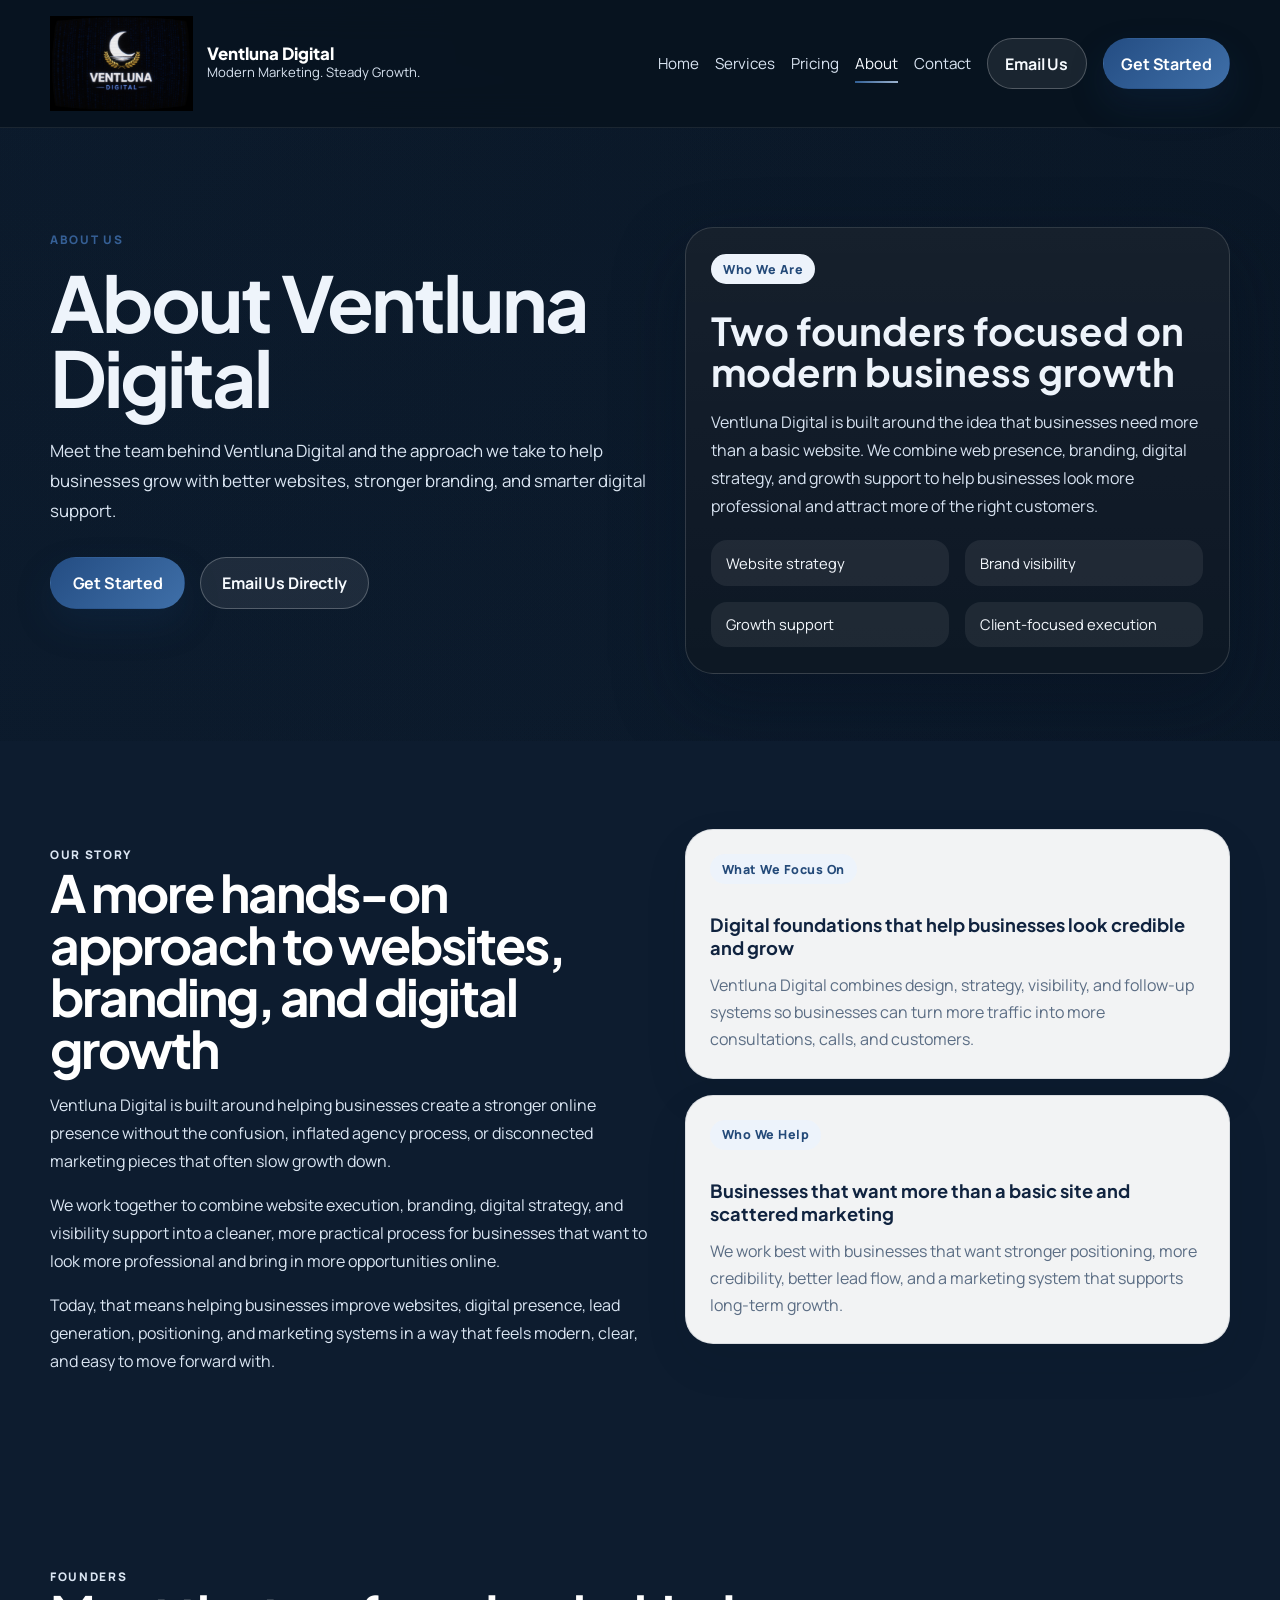
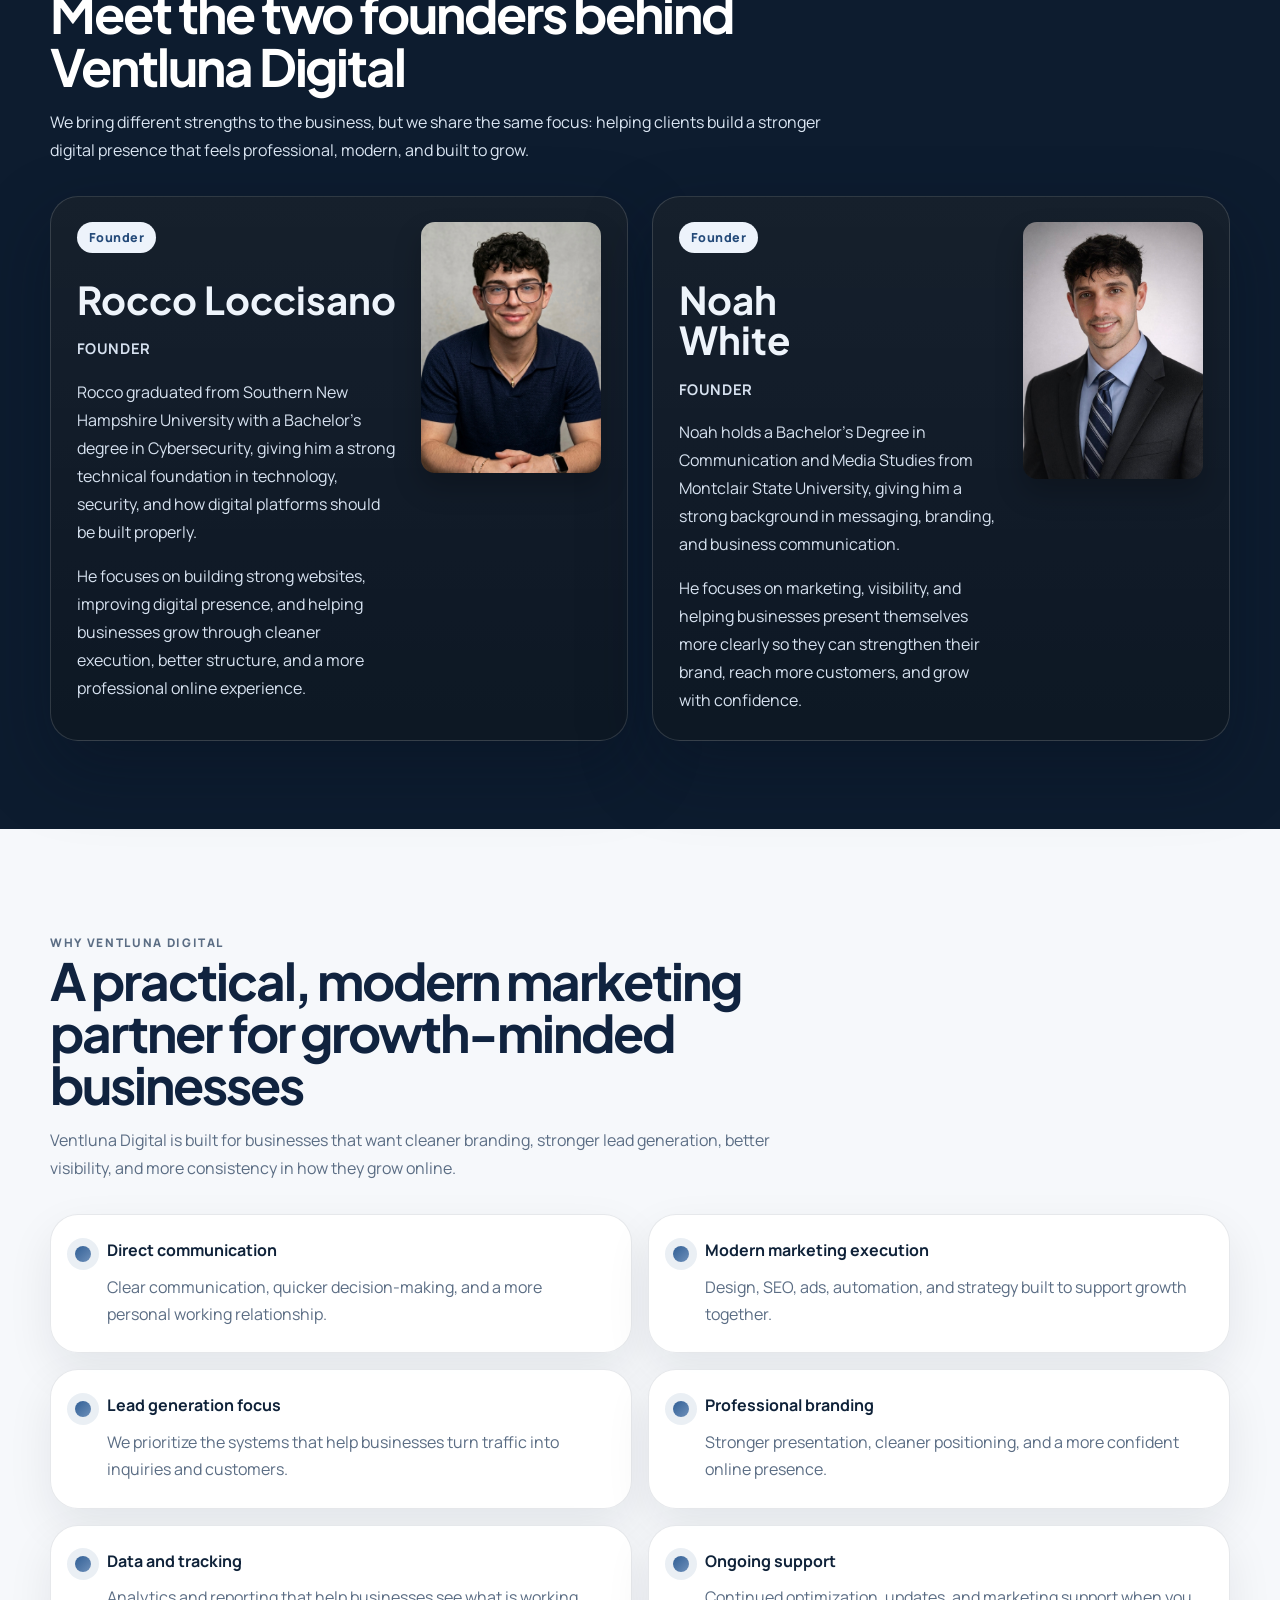
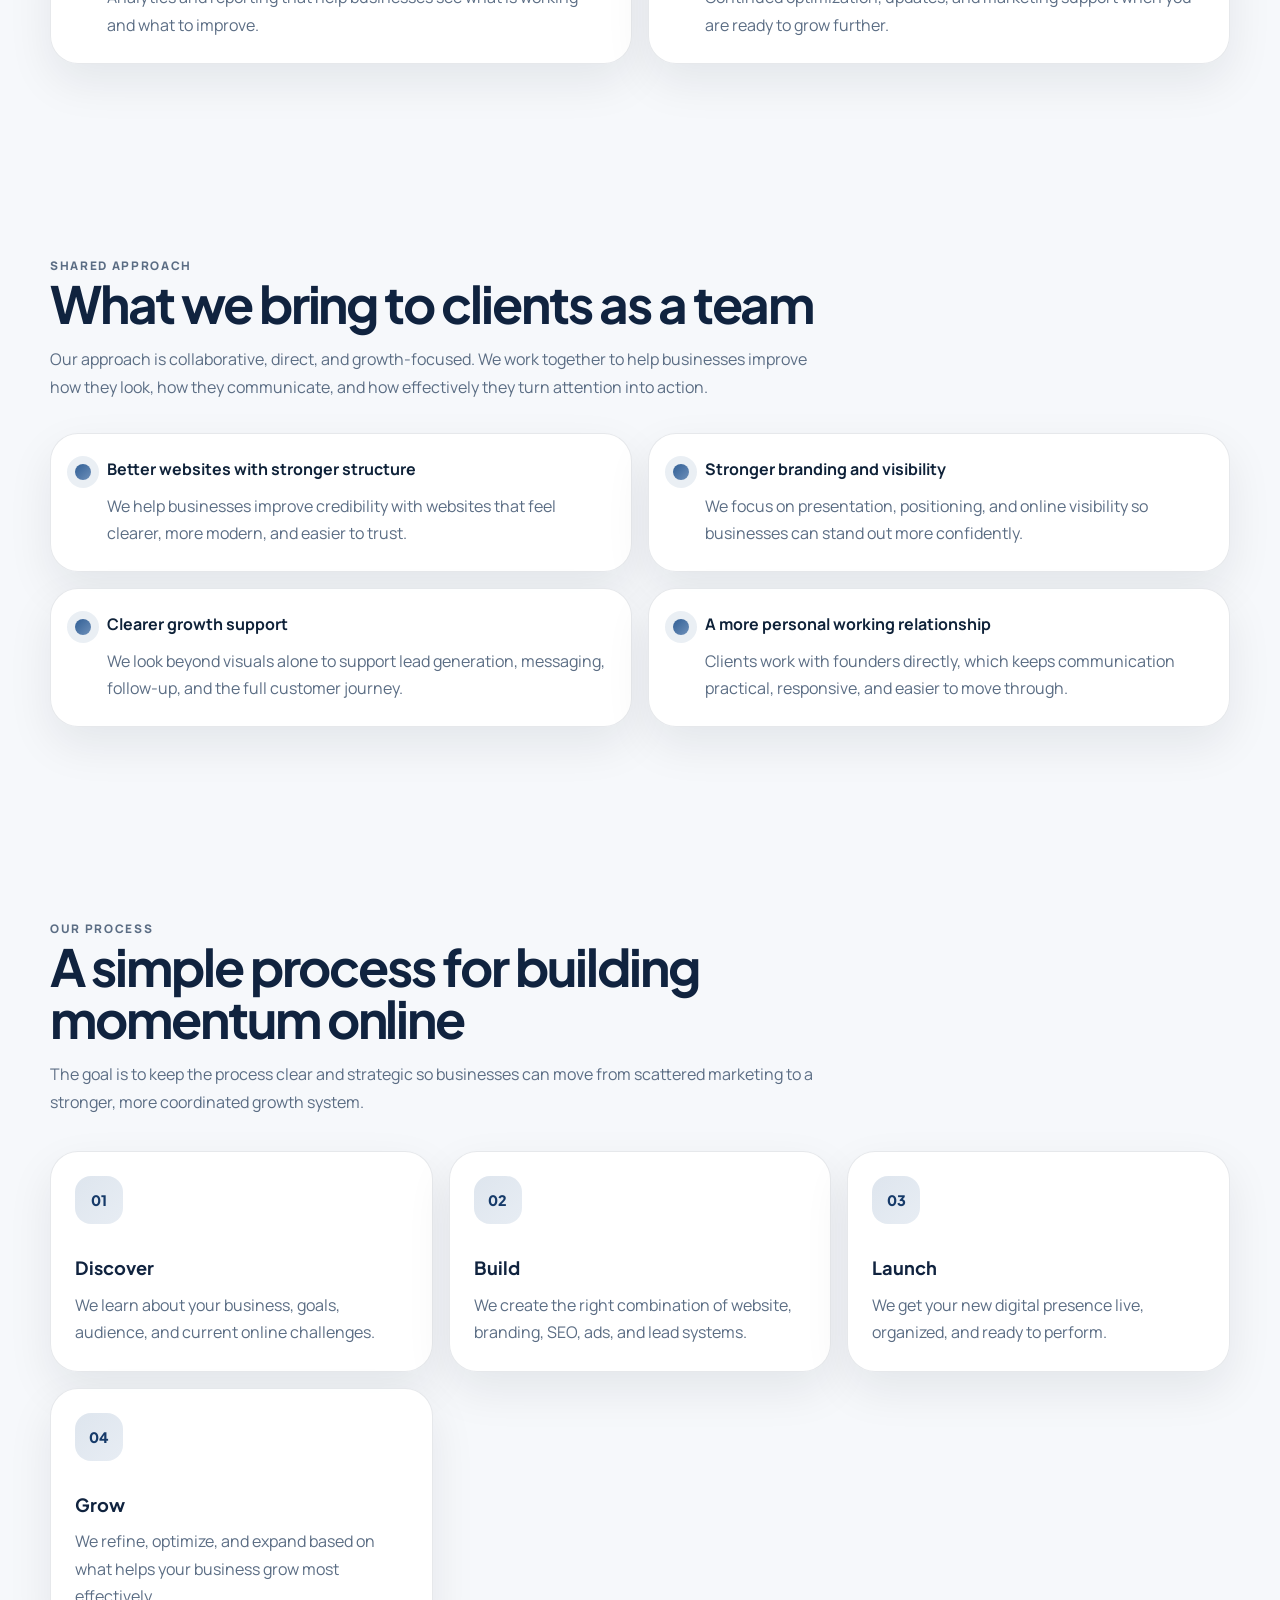
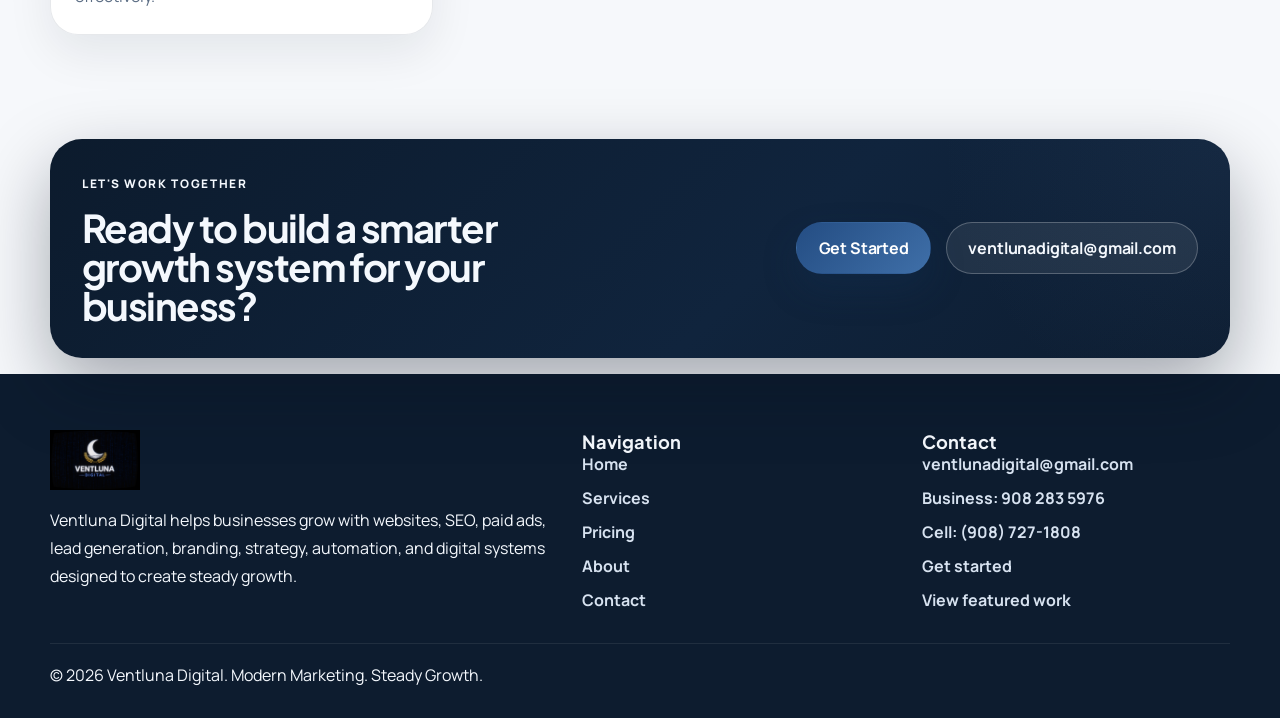
==== commit 913b14f1: "Added second phone number (908-727-1808) to contact section" ====
--- a/about.html
+++ b/about.html
@@ -7,10 +7,8 @@
       name="description"
       content="Learn more about Ventluna Digital, a two-founder digital marketing business focused on websites, branding, visibility, and business growth."
     />
-    <link rel="icon" href="/favicon.ico" />
-    <link rel="icon" type="image/png" sizes="32x32" href="/favicon-32x32.png" />
-    <link rel="icon" type="image/png" sizes="16x16" href="/favicon-16x16.png" />
-    <link rel="apple-touch-icon" href="/apple-touch-icon.png" />
+    <link rel="icon" type="image/png" href="images/ventlunalogo.png" />
+    <link rel="shortcut icon" href="images/ventlunalogo.png" />
     <title>About Ventluna Digital | About Us</title>
     <link rel="preconnect" href="https://fonts.googleapis.com" />
     <link rel="preconnect" href="https://fonts.gstatic.com" crossorigin />
@@ -177,7 +175,7 @@
                 <div class="founder-section">
                   <div class="founder-text">
                     <span class="contact-card-label">Founder</span>
-                    <h2>Noah<br />White</h2>
+                    <h2 class="noah-name-container"><span>Noah</span> <span>White</span></h2>
                     <p class="founder-role">Founder</p>
                     <p>
                       Noah holds a Bachelor&apos;s Degree in Communication and Media Studies from Montclair State
@@ -303,6 +301,8 @@
             <h3>Contact</h3>
             <div class="footer-links">
               <a href="mailto:ventlunadigital@gmail.com">ventlunadigital@gmail.com</a>
+              <a href="tel:9082835976">Business: 908 283 5976</a>
+              <a href="tel:9087271808">Cell: (908) 727-1808</a>
               <a href="index.html#contact">Get started</a>
               <a href="index.html#portfolio">View featured work</a>
             </div>
--- a/styles.css
+++ b/styles.css
@@ -2564,3 +2564,45 @@
   letter-spacing: 0.04em;
   text-transform: uppercase;
 }
+
+/* Noah name mobile-only inline layout */
+.noah-name-container span {
+  display: block;
+}
+
+@media (max-width: 768px) {
+  .noah-name-container {
+    display: inline-flex;
+    gap: 0.35rem;
+    align-items: center;
+    flex-wrap: nowrap;
+  }
+
+  .noah-name-container span {
+    display: inline;
+  }
+}
+
+/* Noah founder card mobile stacking correction */
+@media (max-width: 768px) {
+  .noah-name-container {
+    display: block;
+    white-space: nowrap;
+  }
+
+  .noah-name-container span {
+    display: inline;
+  }
+}
+
+/* Contact phone number list */
+.contact-phone-list {
+  display: grid;
+  gap: 0.45rem;
+  margin-top: 0.9rem;
+}
+
+.contact-phone-list a {
+  color: #244a79;
+  font-weight: 700;
+}
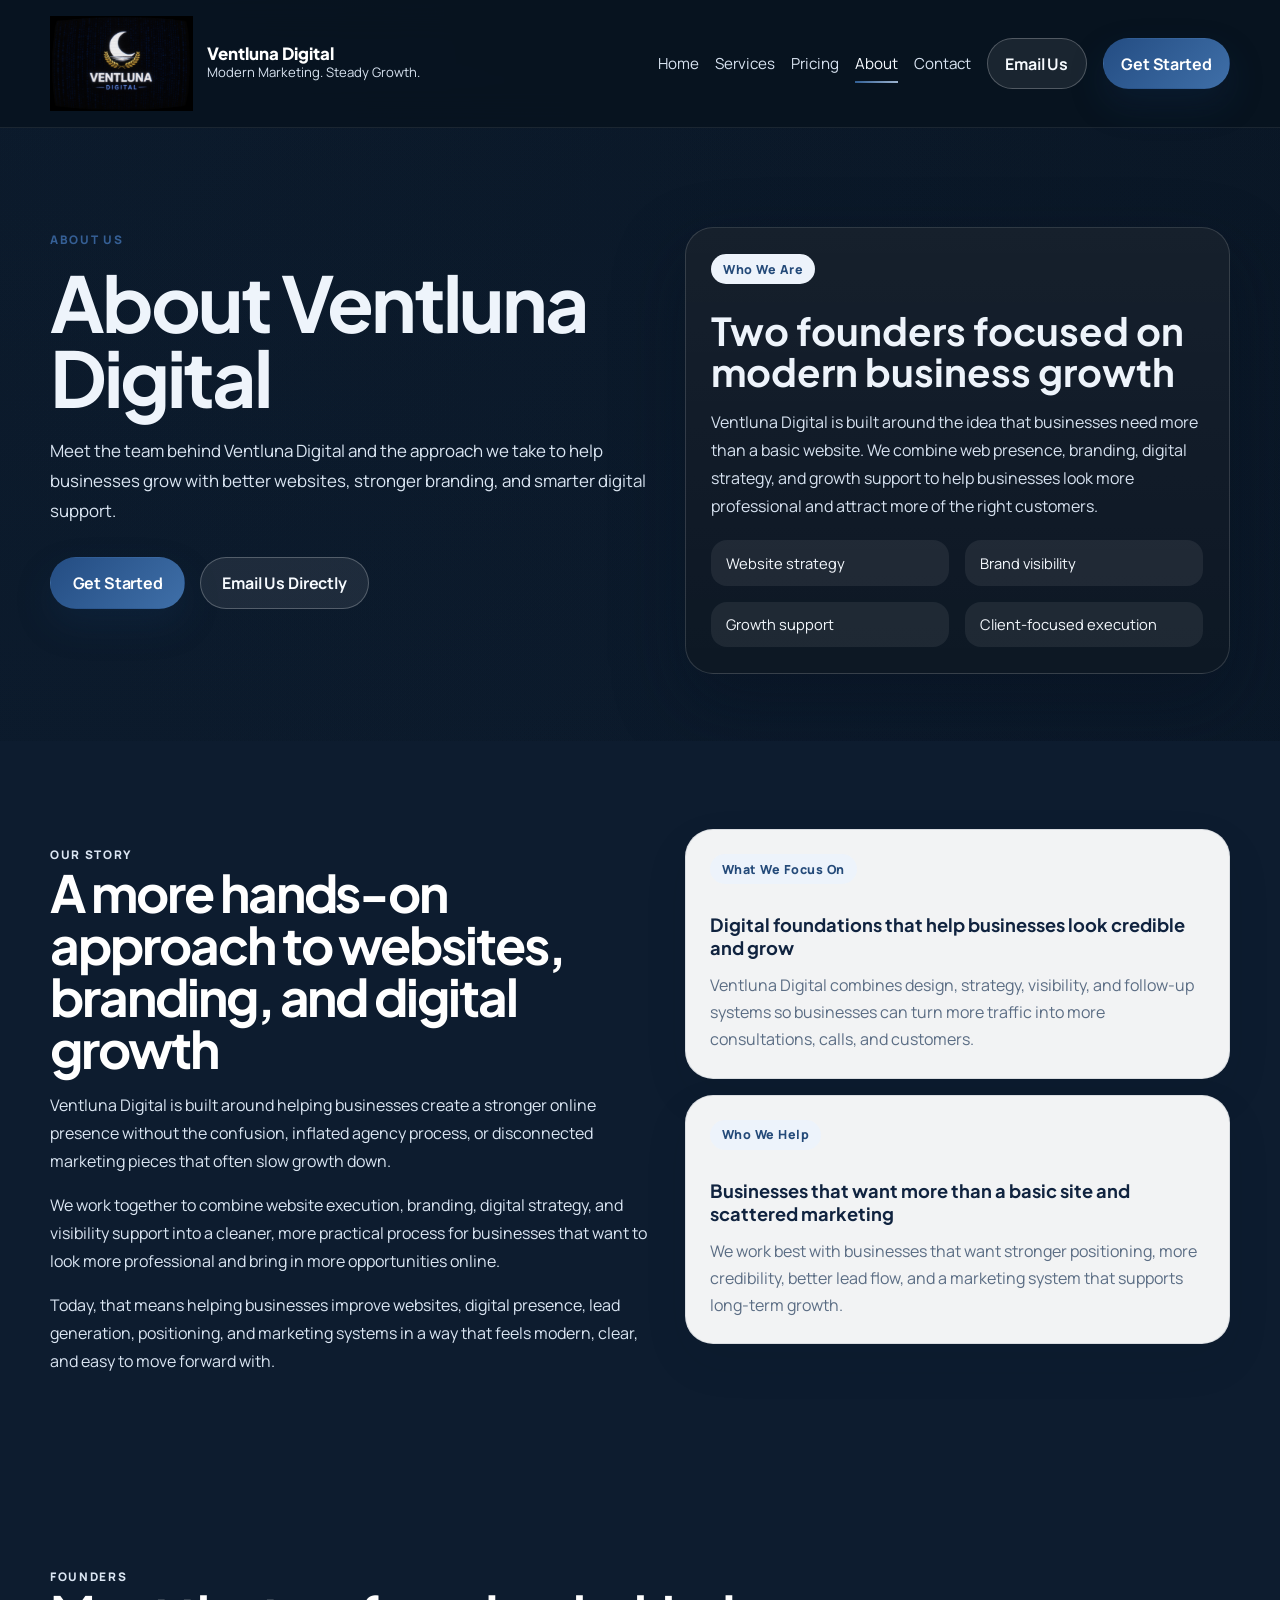
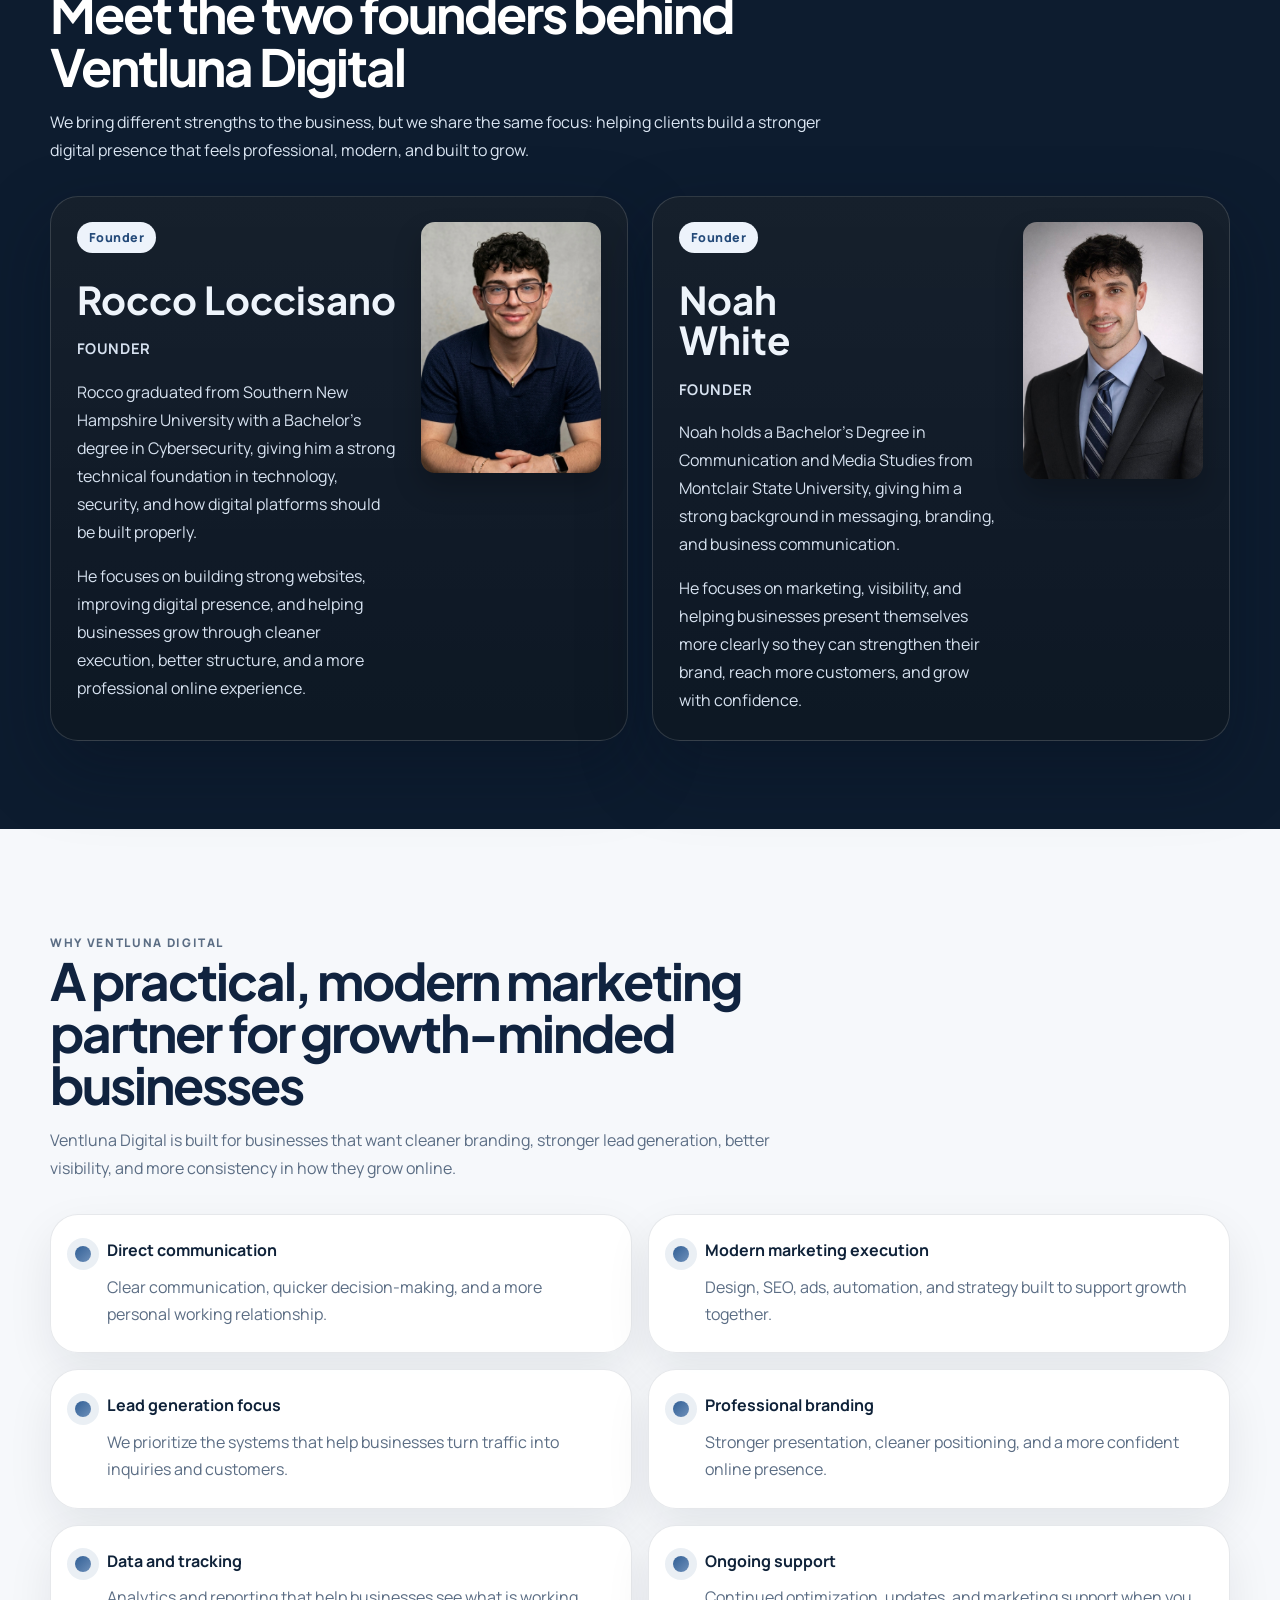
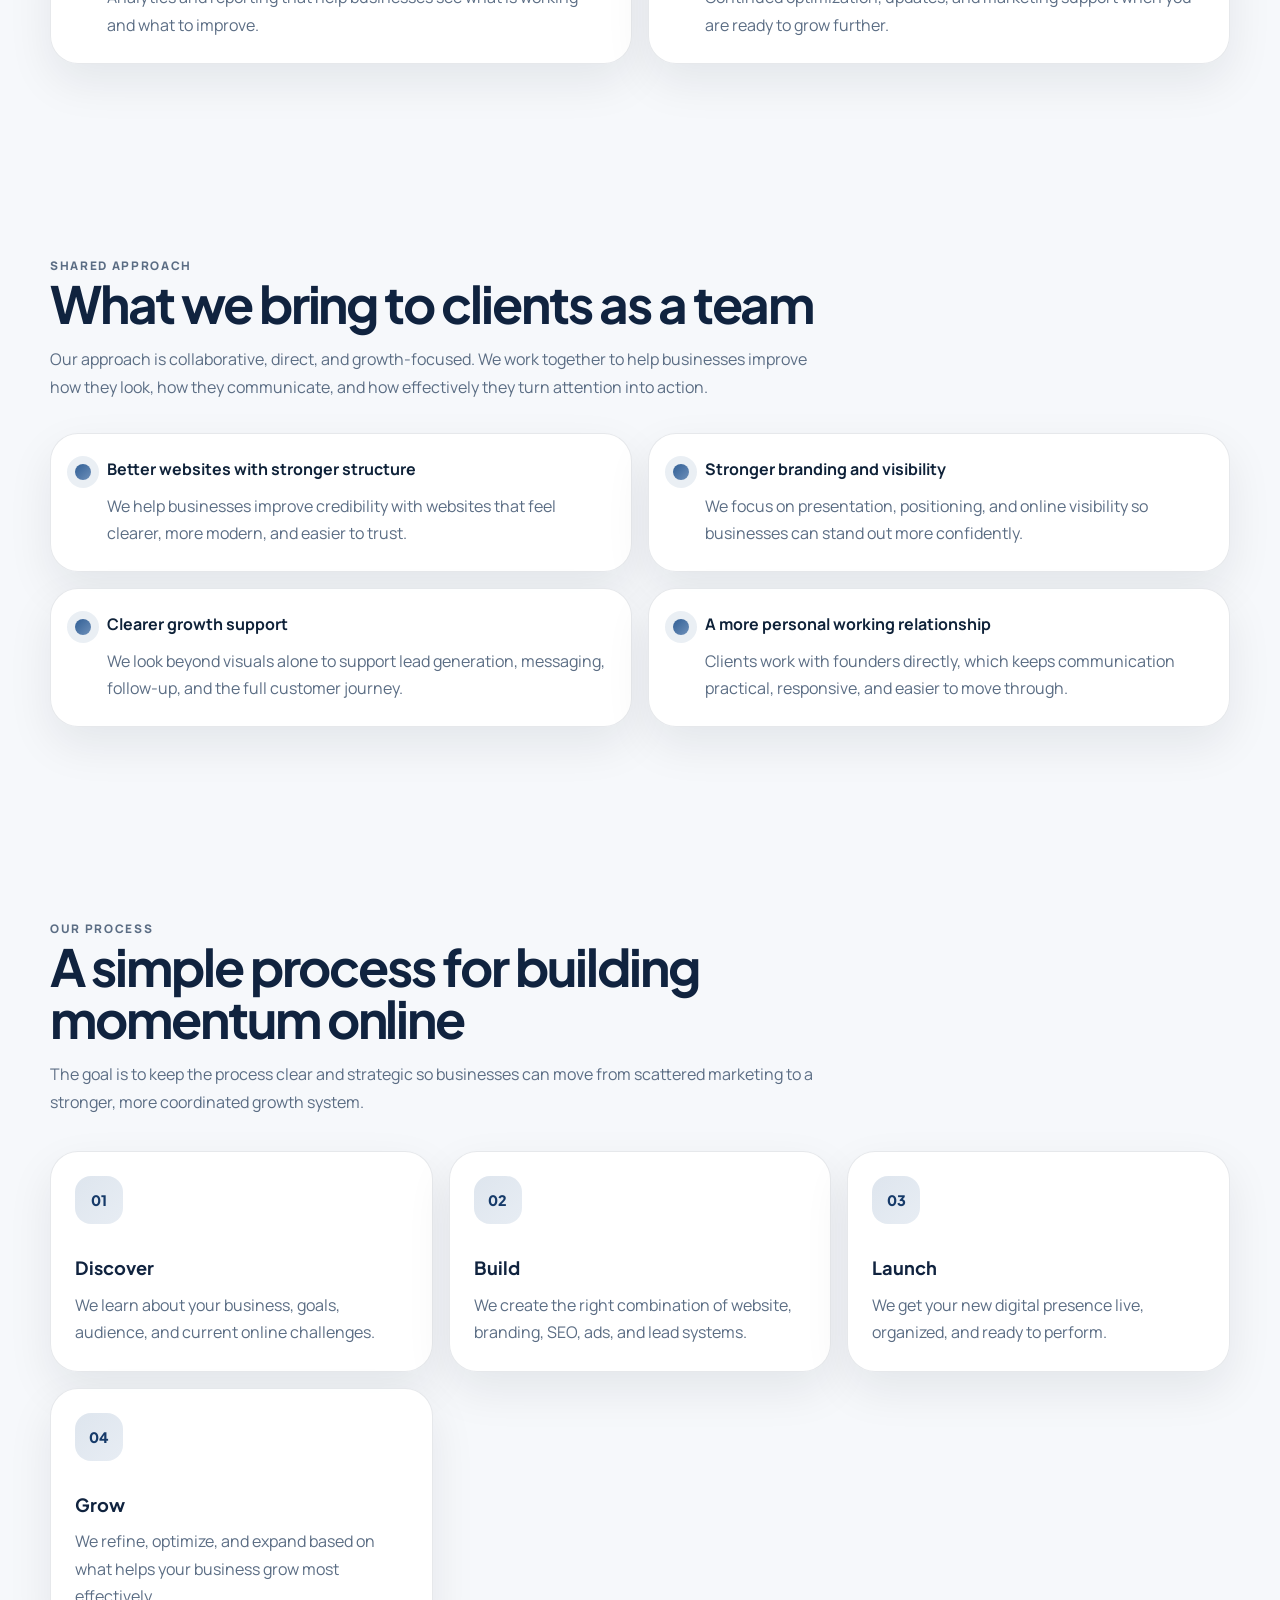
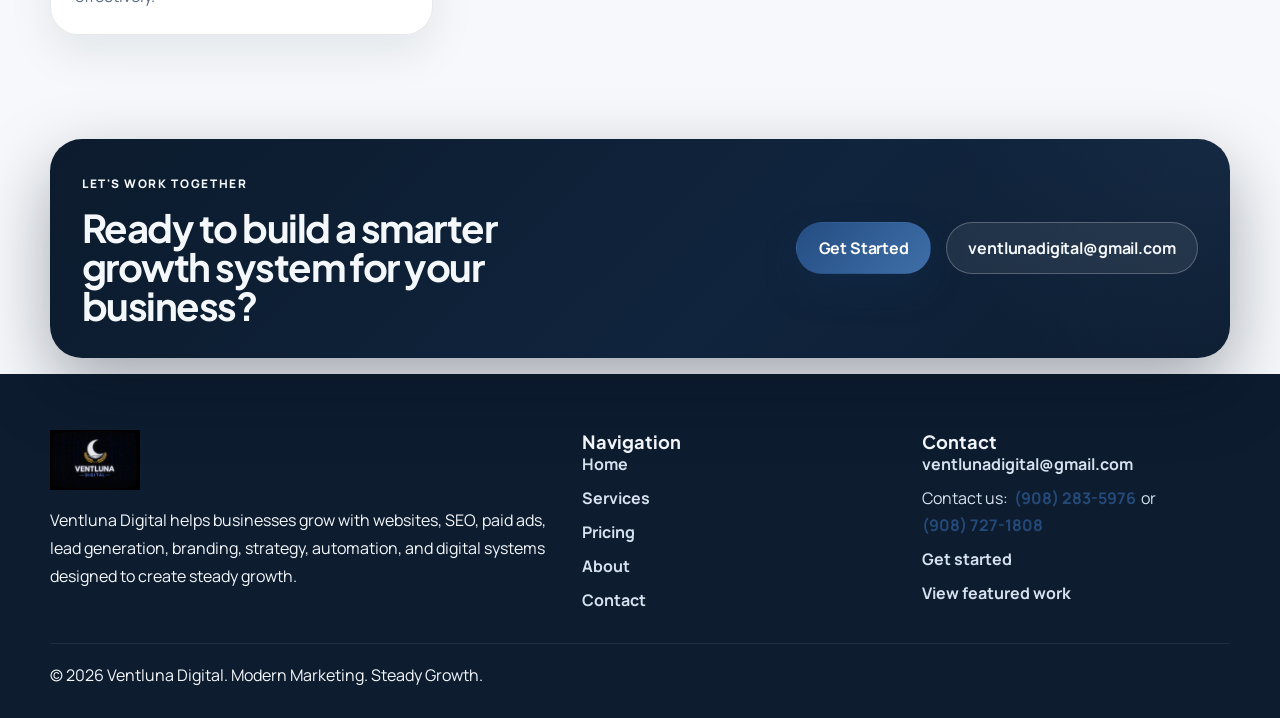
==== commit c6c989b6: "Added second phone number (908-727-1808) to contact section" ====
--- a/about.html
+++ b/about.html
@@ -301,8 +301,12 @@
             <h3>Contact</h3>
             <div class="footer-links">
               <a href="mailto:ventlunadigital@gmail.com">ventlunadigital@gmail.com</a>
-              <a href="tel:9082835976">Business: 908 283 5976</a>
-              <a href="tel:9087271808">Cell: (908) 727-1808</a>
+              <p class="footer-phone-line">
+                Contact us:
+                <a href="tel:9082835976">(908) 283-5976</a>
+                <span>or</span>
+                <a href="tel:9087271808">(908) 727-1808</a>
+              </p>
               <a href="index.html#contact">Get started</a>
               <a href="index.html#portfolio">View featured work</a>
             </div>
--- a/styles.css
+++ b/styles.css
@@ -2606,3 +2606,33 @@
   color: #244a79;
   font-weight: 700;
 }
+
+/* Inline phone number display */
+.contact-phone-list,
+.footer-phone-line {
+  display: flex;
+  flex-wrap: wrap;
+  align-items: center;
+  gap: 0.35rem;
+}
+
+.contact-phone-list {
+  margin: 0.9rem 0 0;
+  color: #244a79;
+  font-weight: 700;
+}
+
+.contact-phone-list a,
+.footer-phone-line a {
+  color: #244a79;
+  font-weight: 700;
+}
+
+.footer-phone-line {
+  margin: 0;
+  color: #d7e2f0;
+}
+
+.footer-phone-line span {
+  color: #d7e2f0;
+}
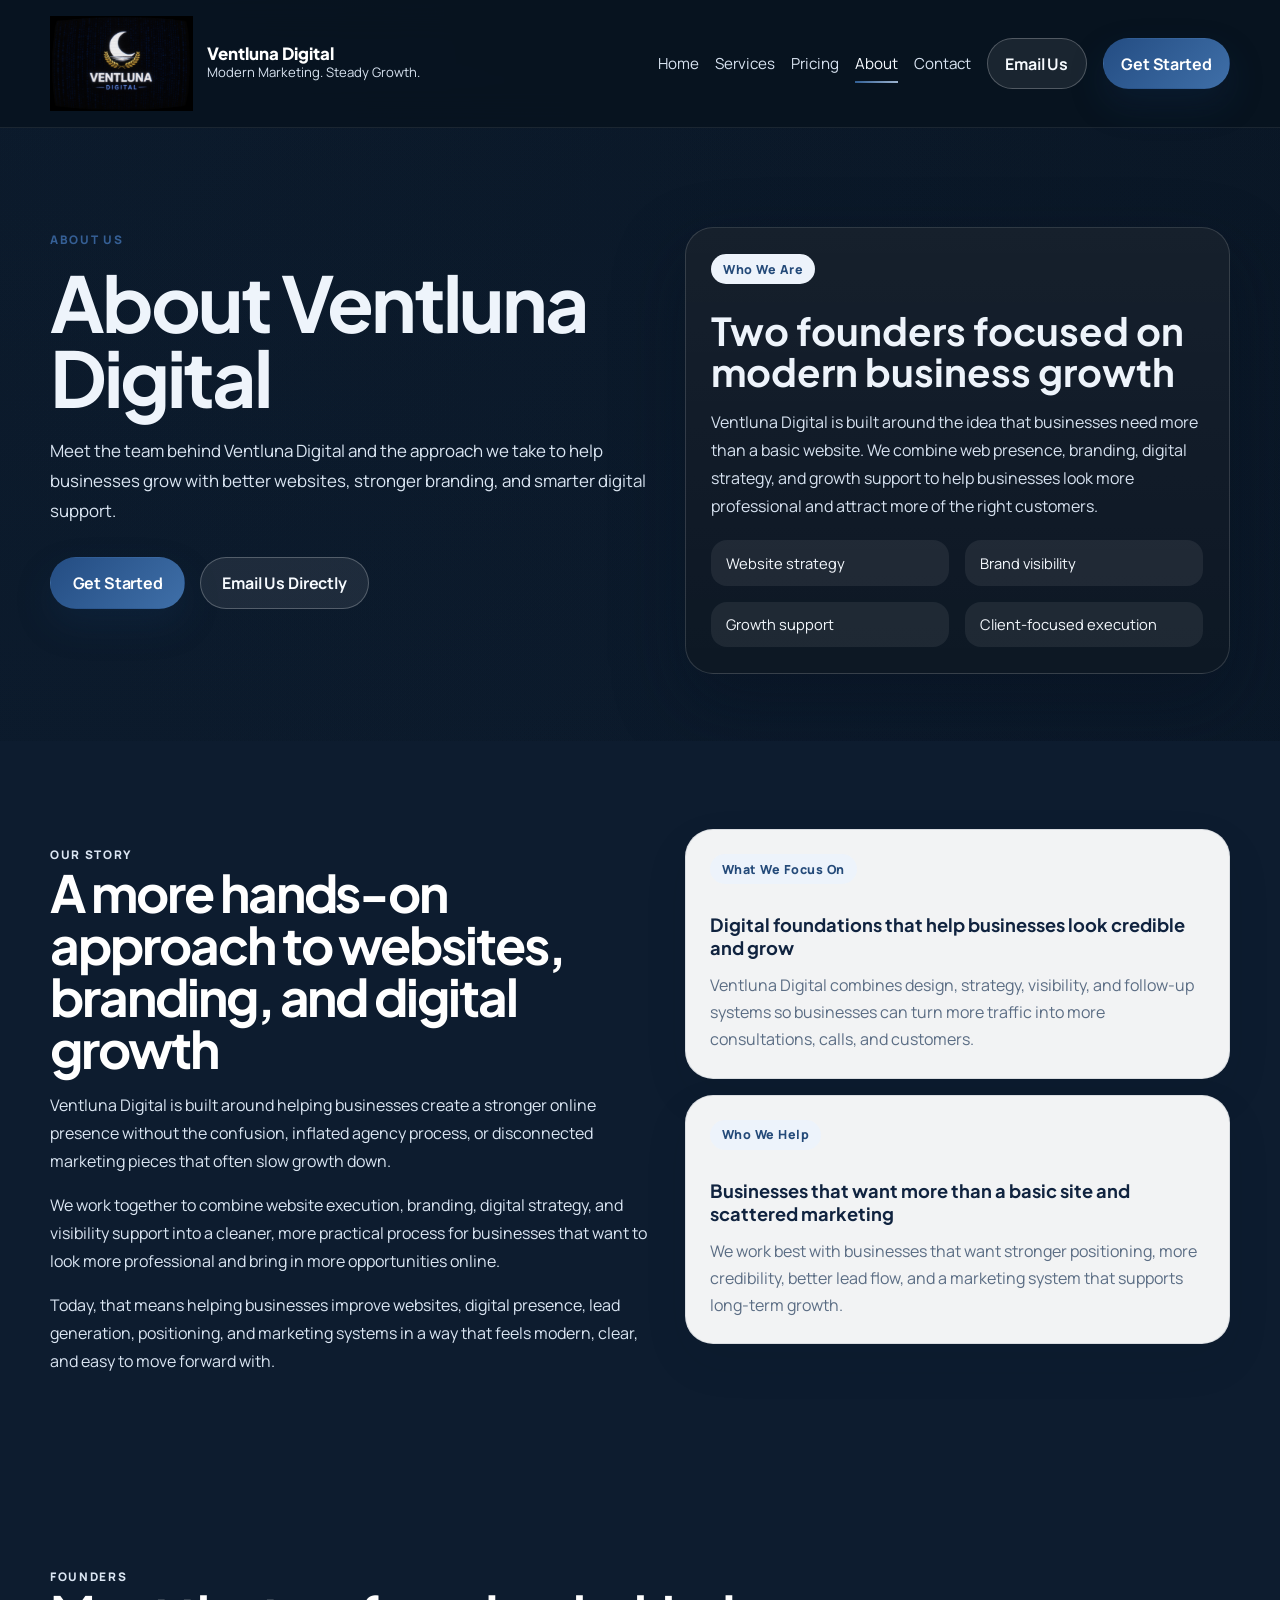
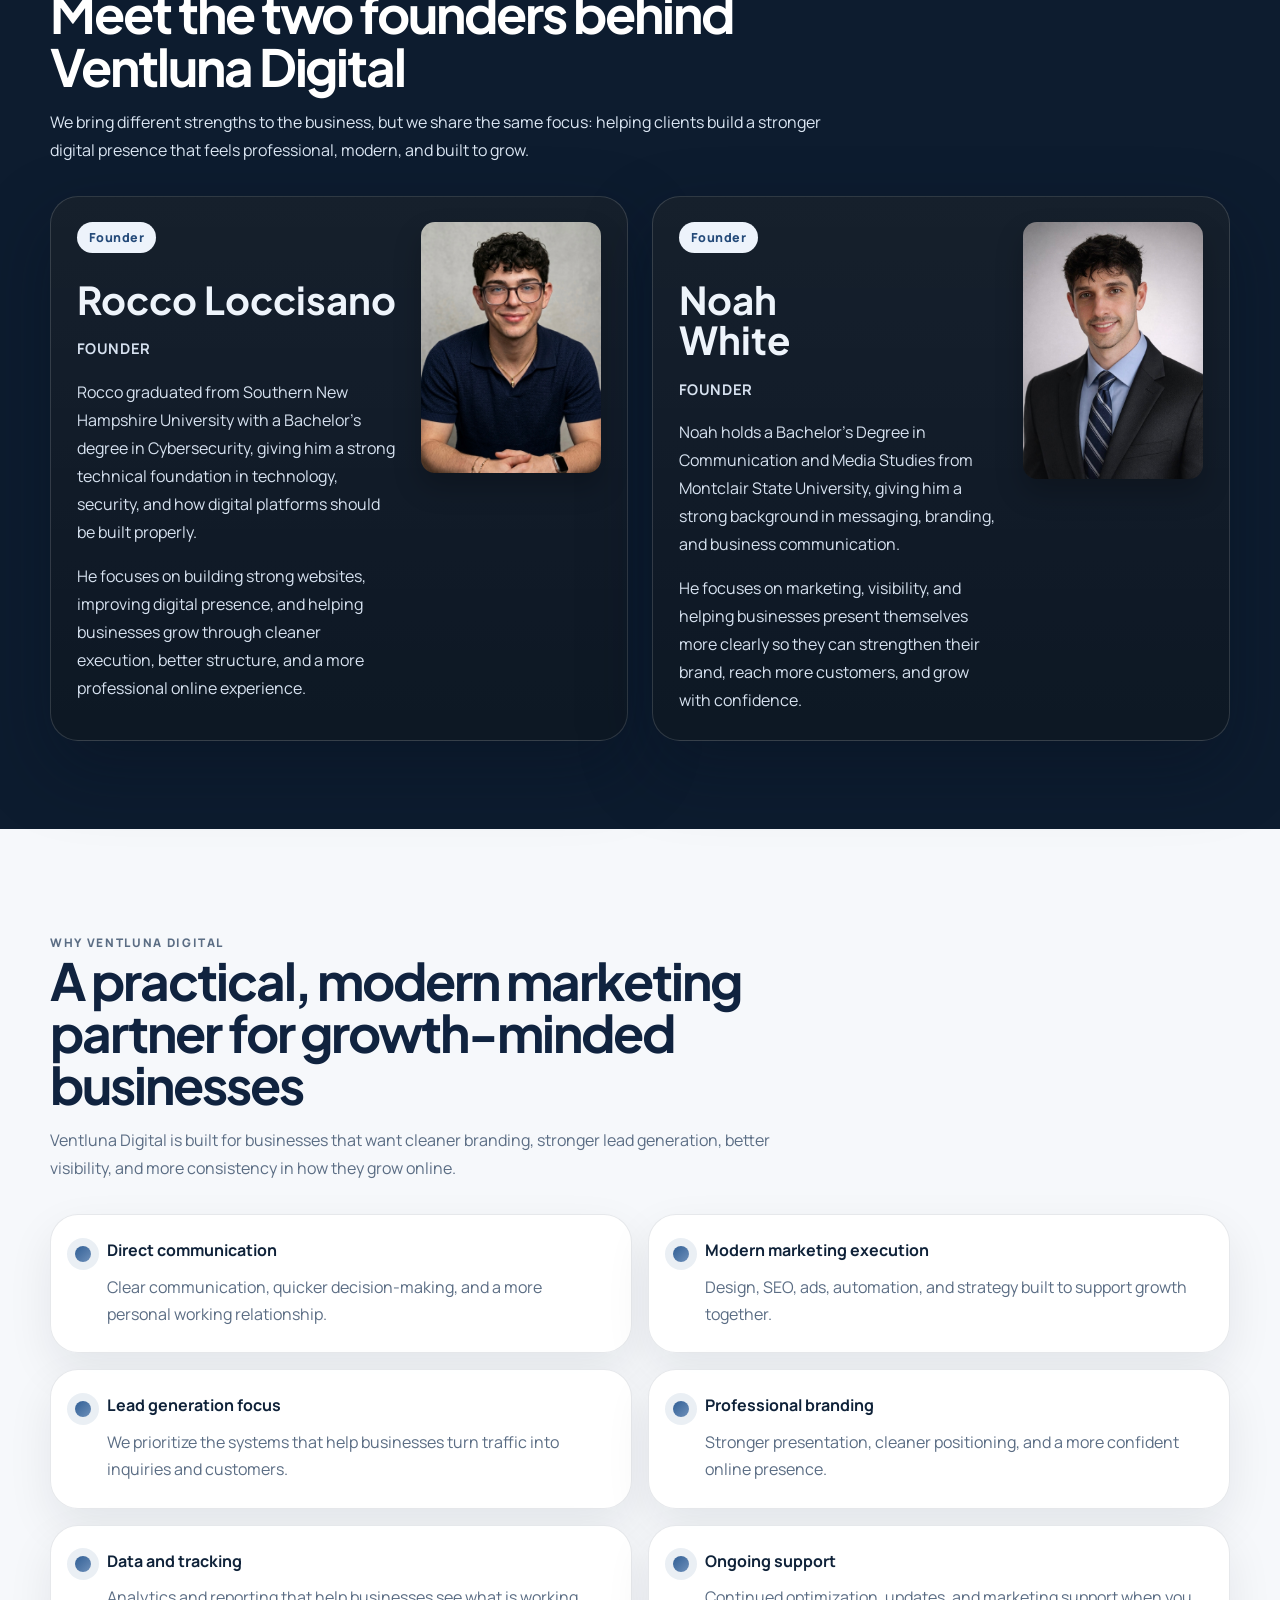
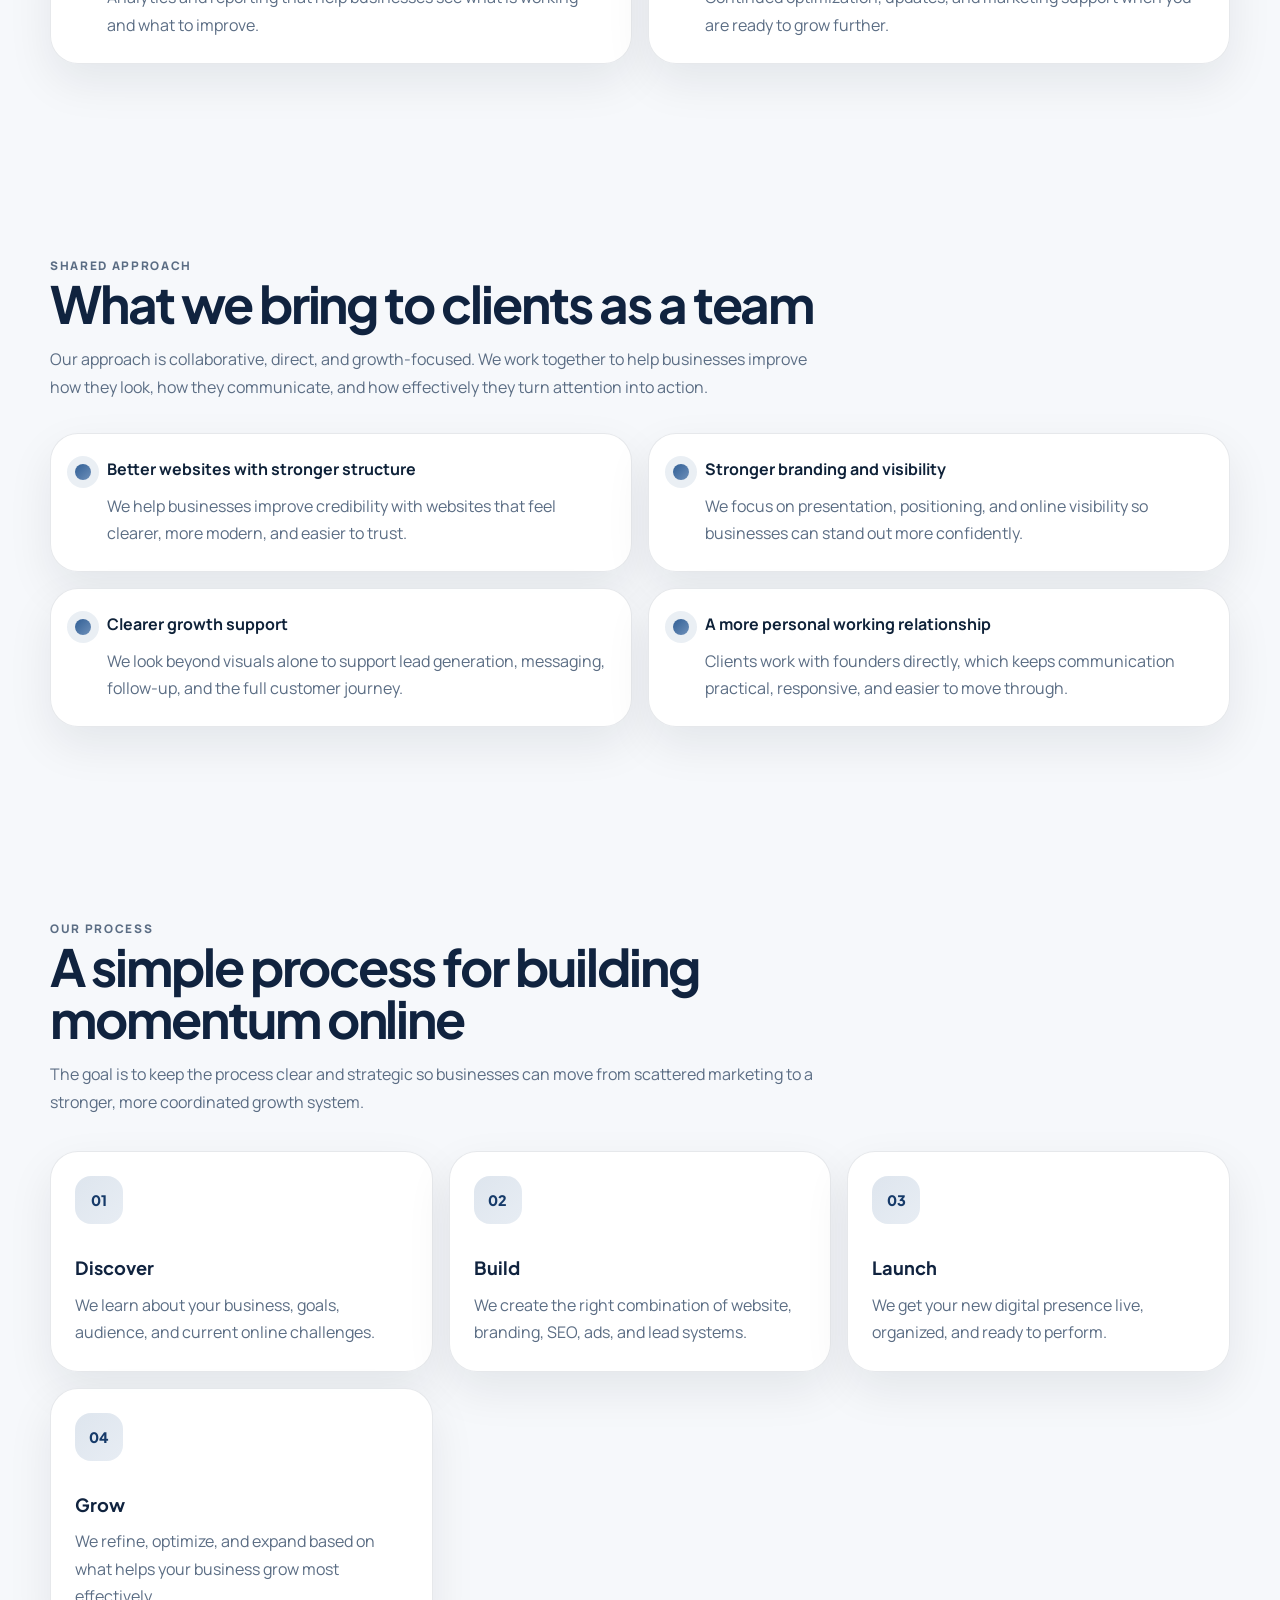
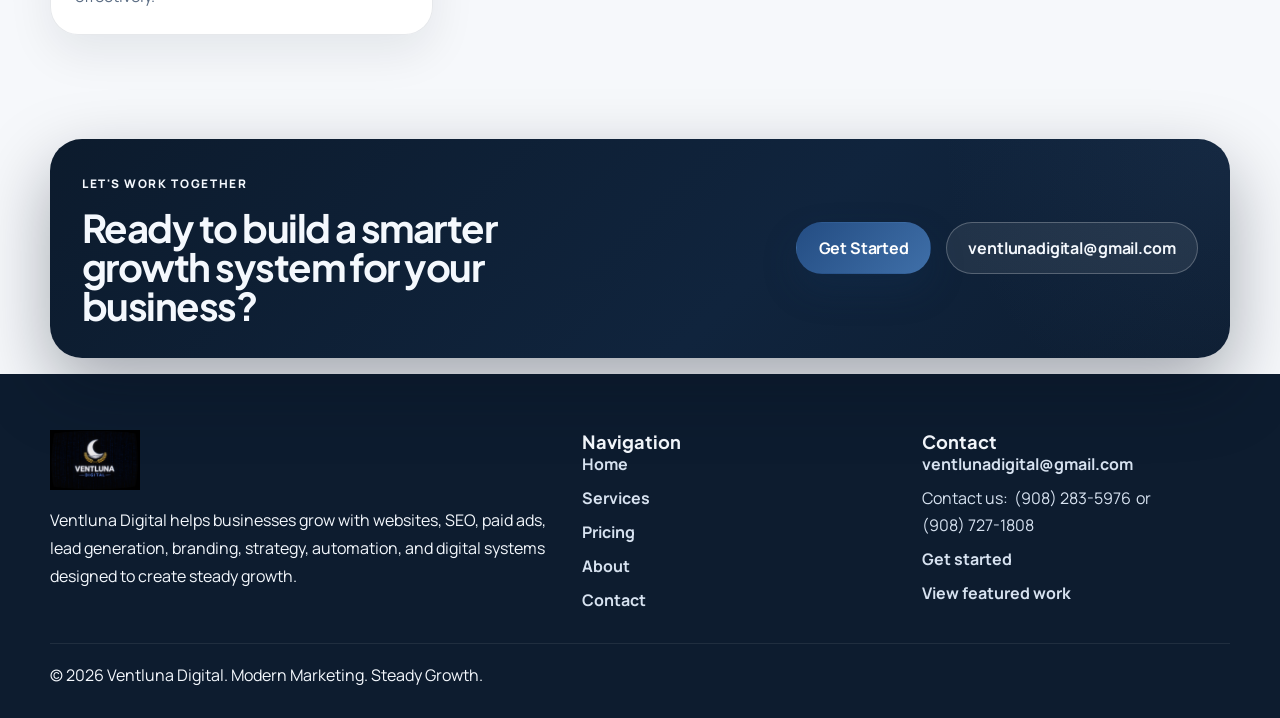
==== commit 1c792bfb: "Added second phone number (908-727-1808) to contact section" ====
--- a/about.html
+++ b/about.html
@@ -303,9 +303,9 @@
               <a href="mailto:ventlunadigital@gmail.com">ventlunadigital@gmail.com</a>
               <p class="footer-phone-line">
                 Contact us:
-                <a href="tel:9082835976">(908) 283-5976</a>
+                <span>(908) 283-5976</span>
                 <span>or</span>
-                <a href="tel:9087271808">(908) 727-1808</a>
+                <span>(908) 727-1808</span>
               </p>
               <a href="index.html#contact">Get started</a>
               <a href="index.html#portfolio">View featured work</a>
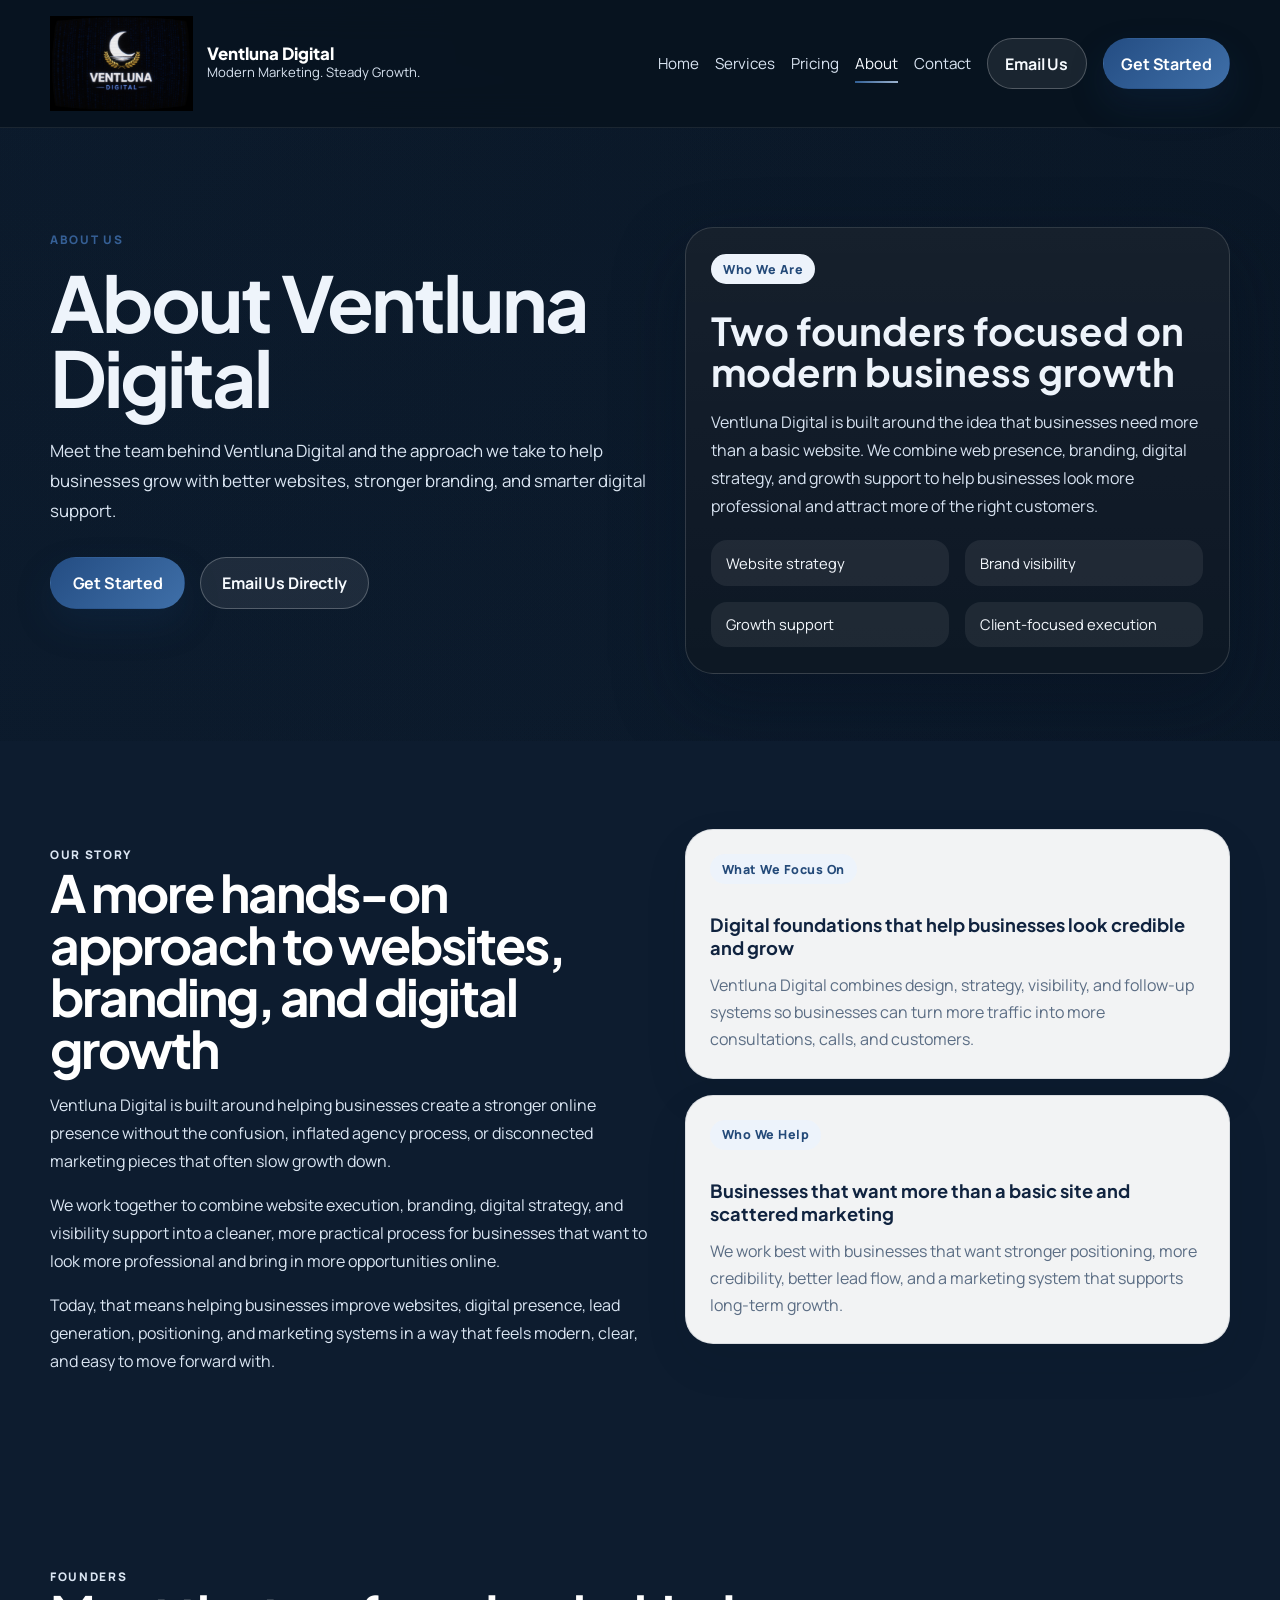
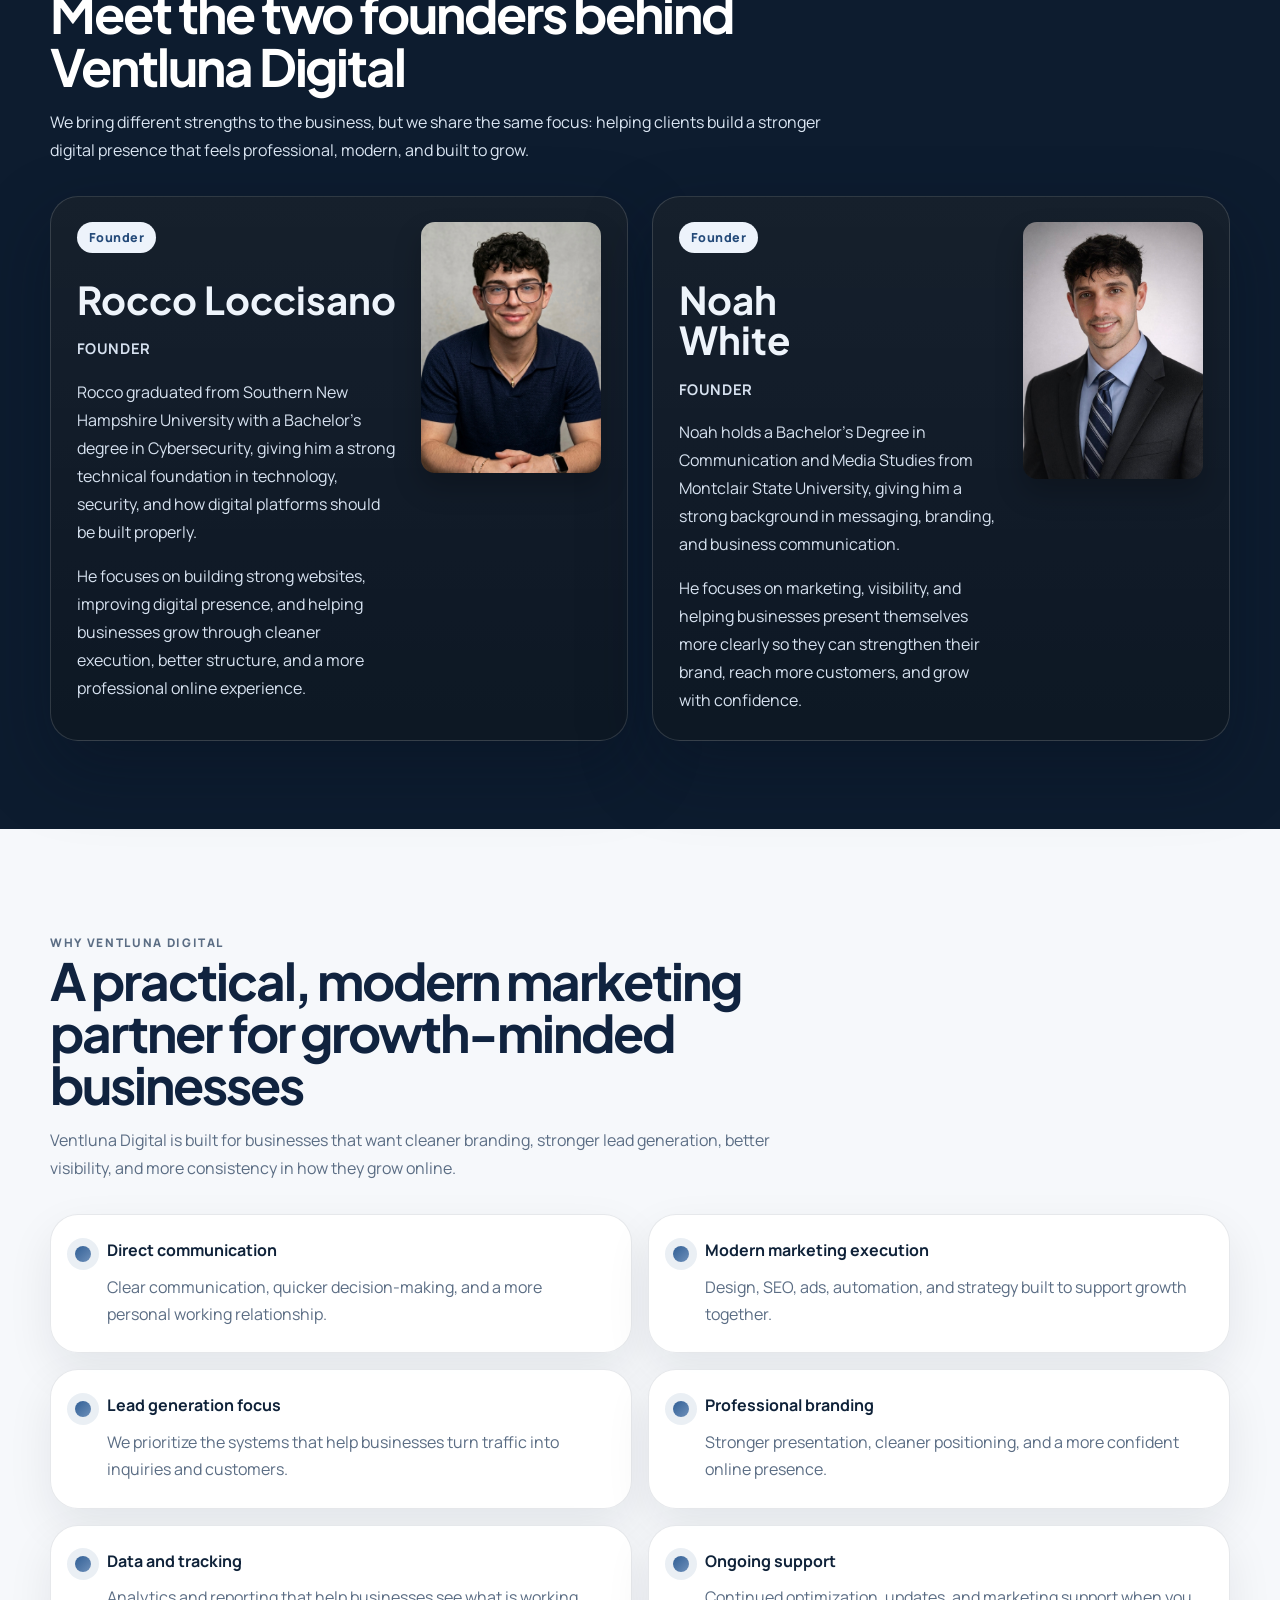
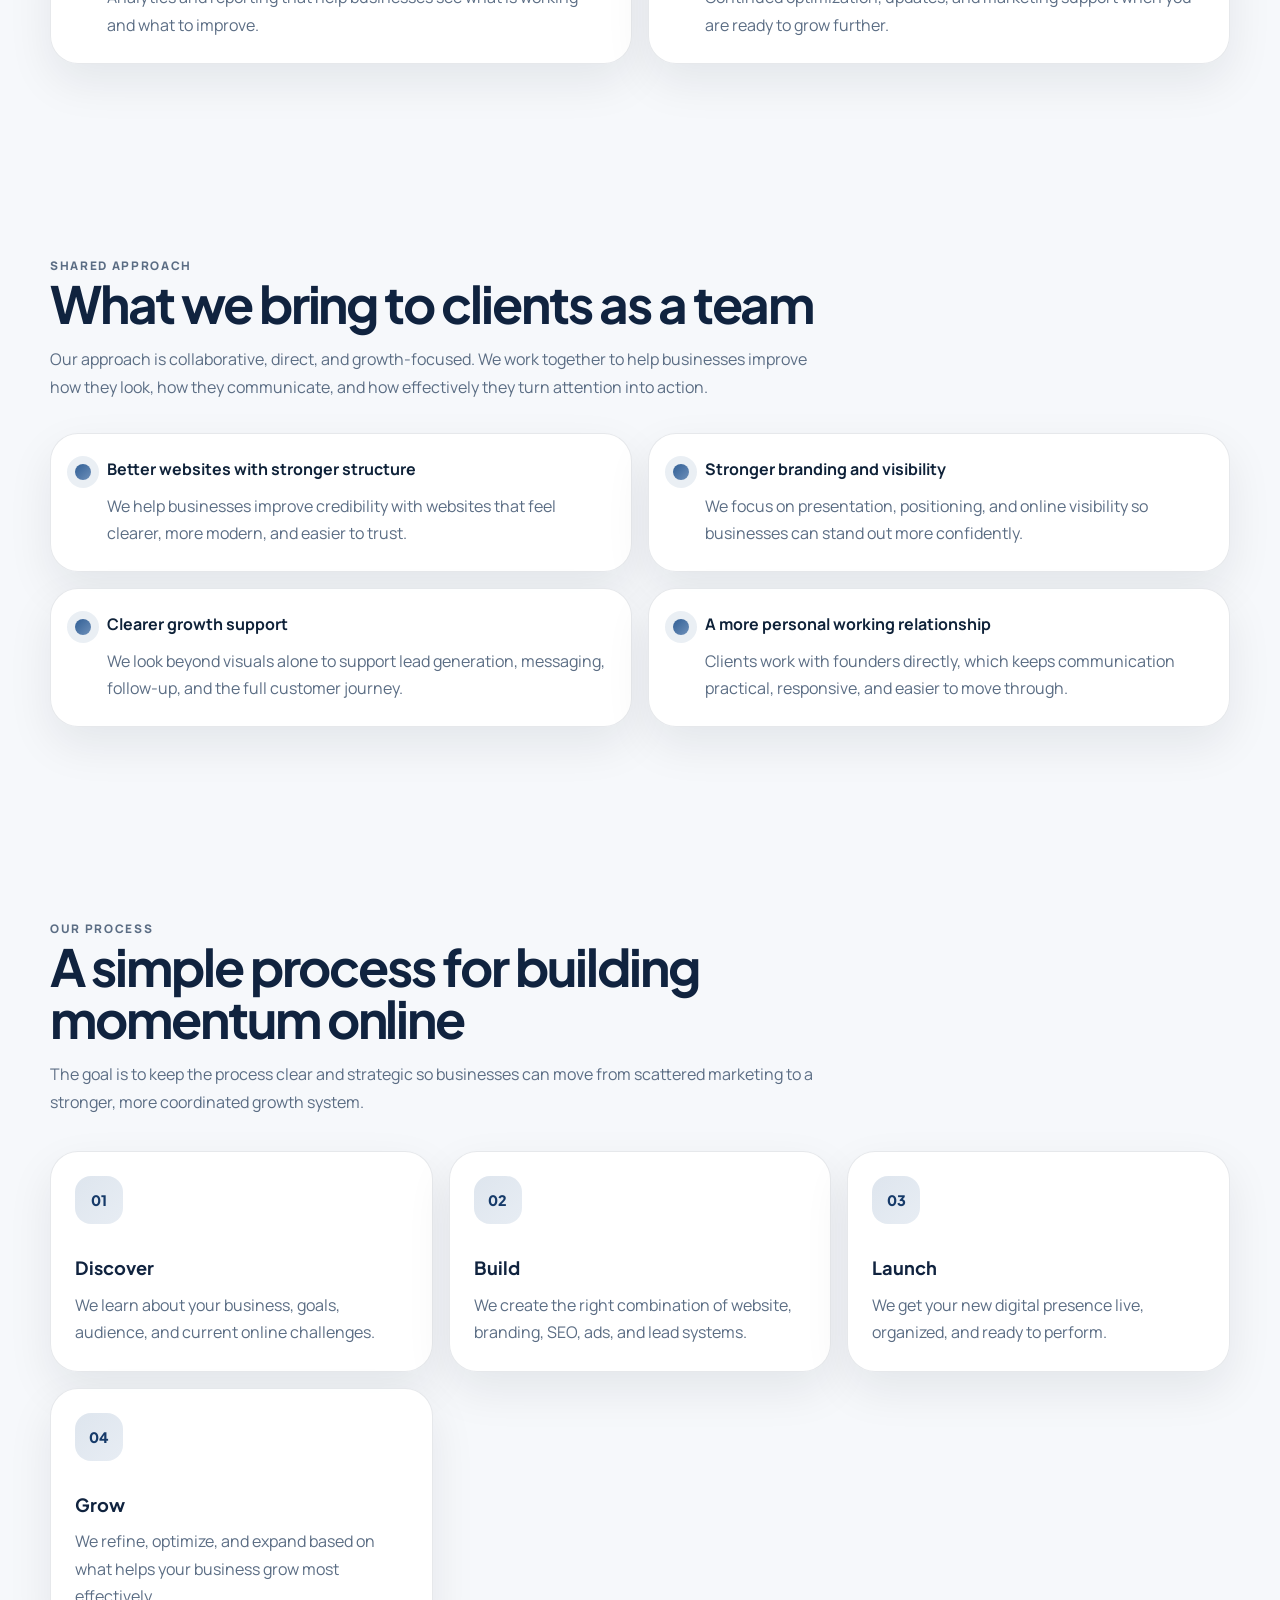
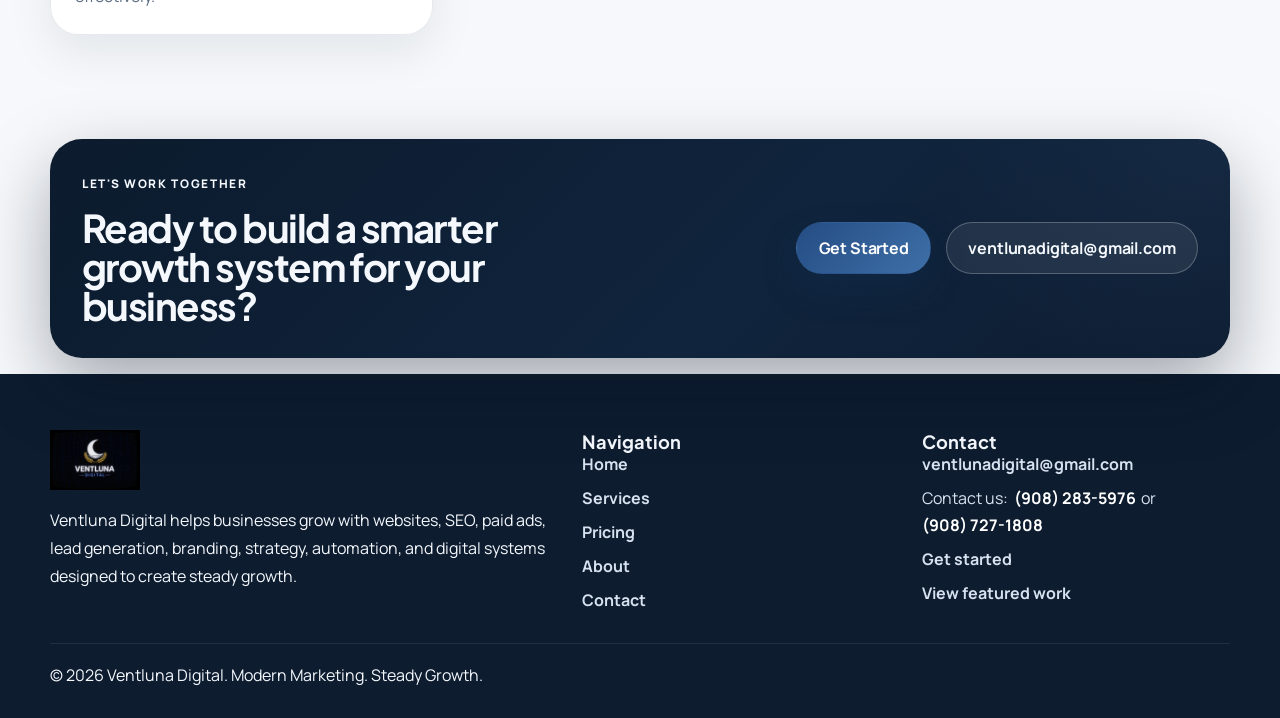
==== commit 920143d7: "Added second phone number (908-727-1808) to contact section" ====
--- a/about.html
+++ b/about.html
@@ -303,9 +303,9 @@
               <a href="mailto:ventlunadigital@gmail.com">ventlunadigital@gmail.com</a>
               <p class="footer-phone-line">
                 Contact us:
-                <span>(908) 283-5976</span>
+                <a href="tel:9082835976">(908) 283-5976</a>
                 <span>or</span>
-                <span>(908) 727-1808</span>
+                <a href="tel:9087271808">(908) 727-1808</a>
               </p>
               <a href="index.html#contact">Get started</a>
               <a href="index.html#portfolio">View featured work</a>
--- a/styles.css
+++ b/styles.css
@@ -2636,3 +2636,9 @@
 .footer-phone-line span {
   color: #d7e2f0;
 }
+
+/* White clickable phone links */
+.contact-phone-list a,
+.footer-phone-line a {
+  color: #ffffff;
+}
